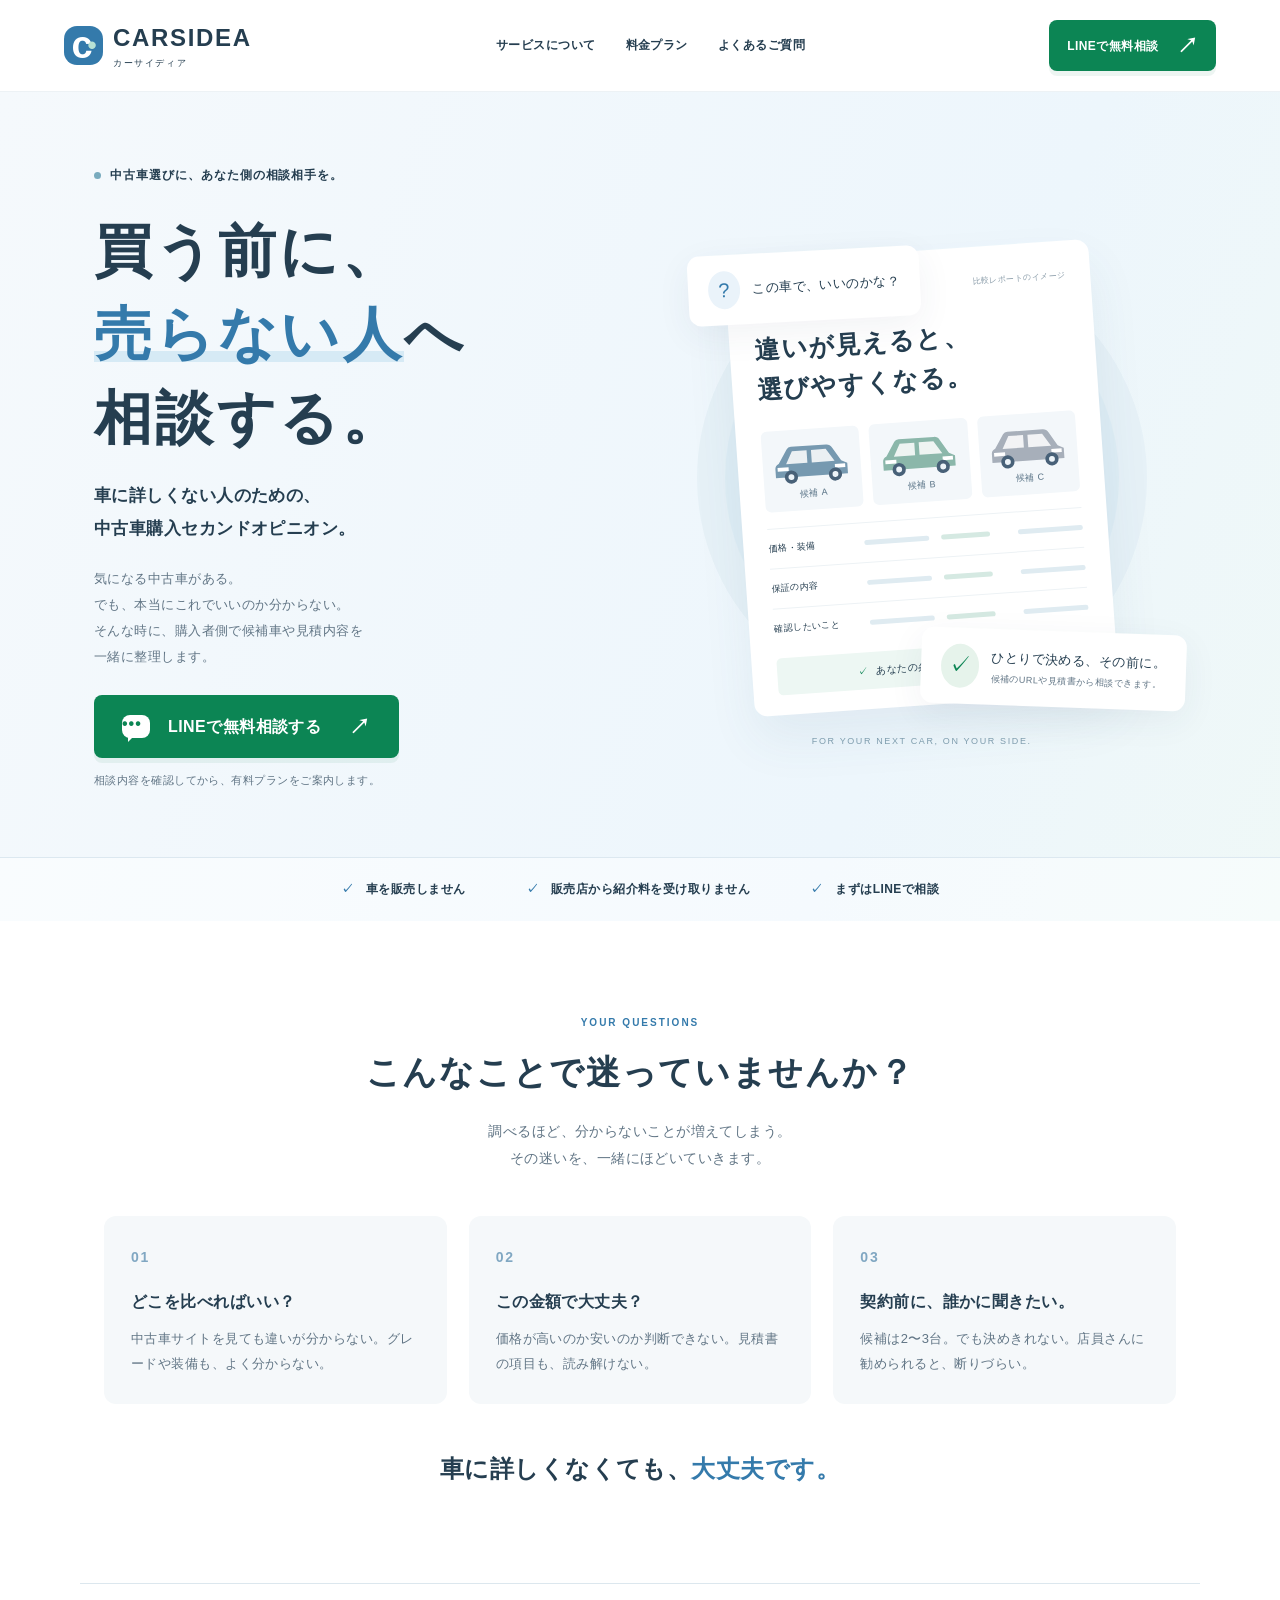
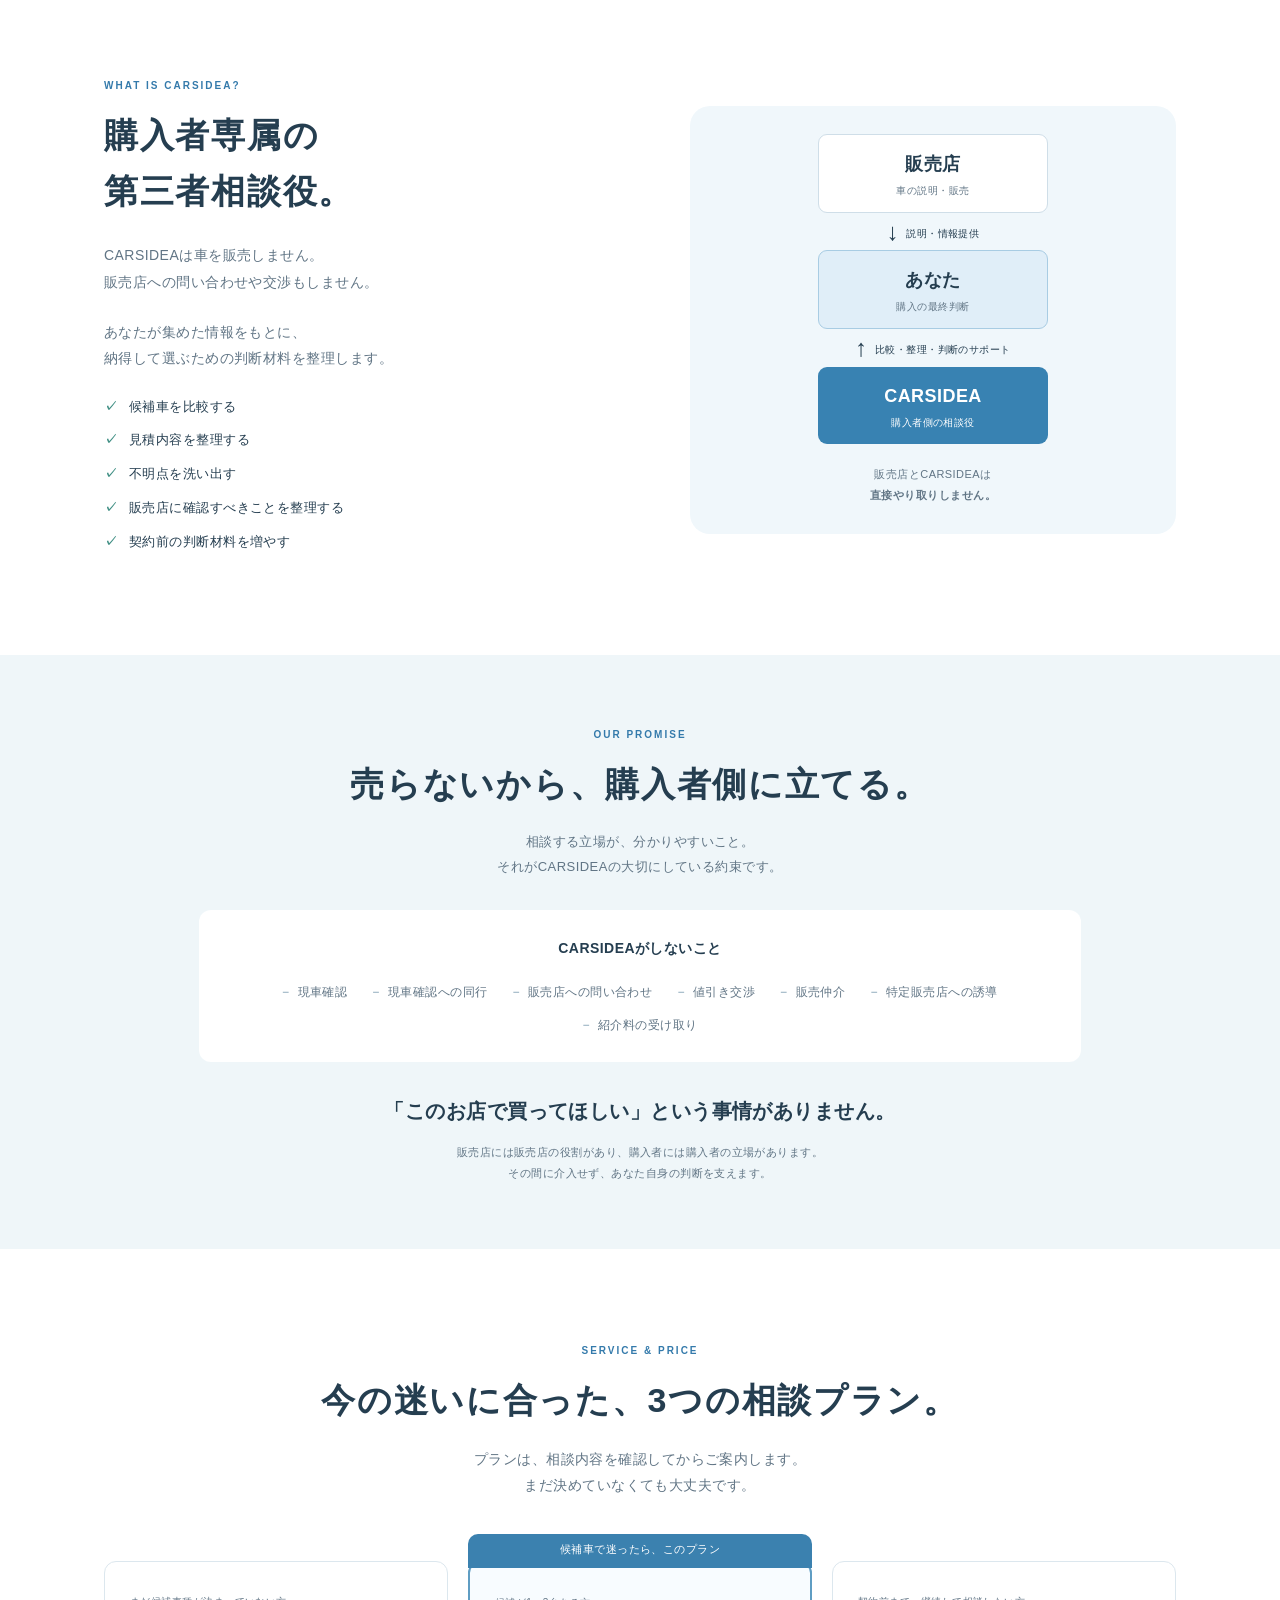
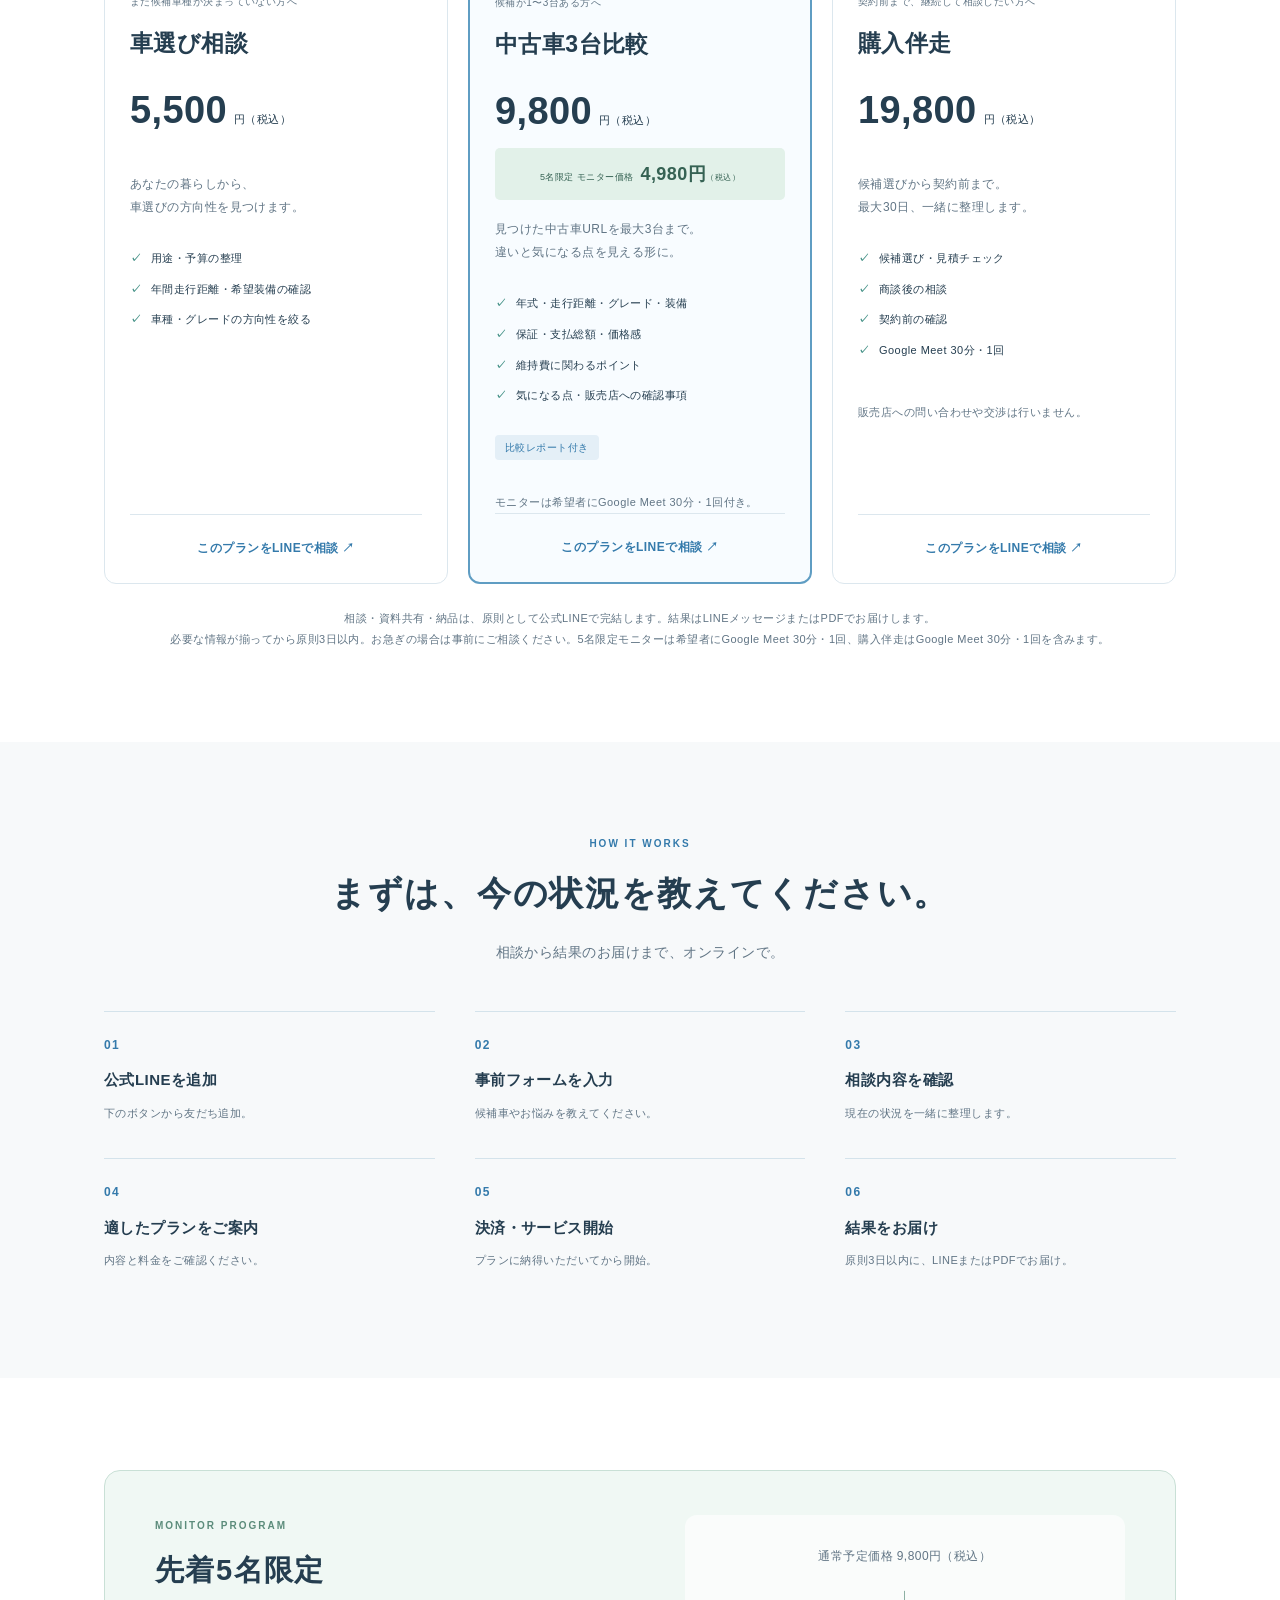
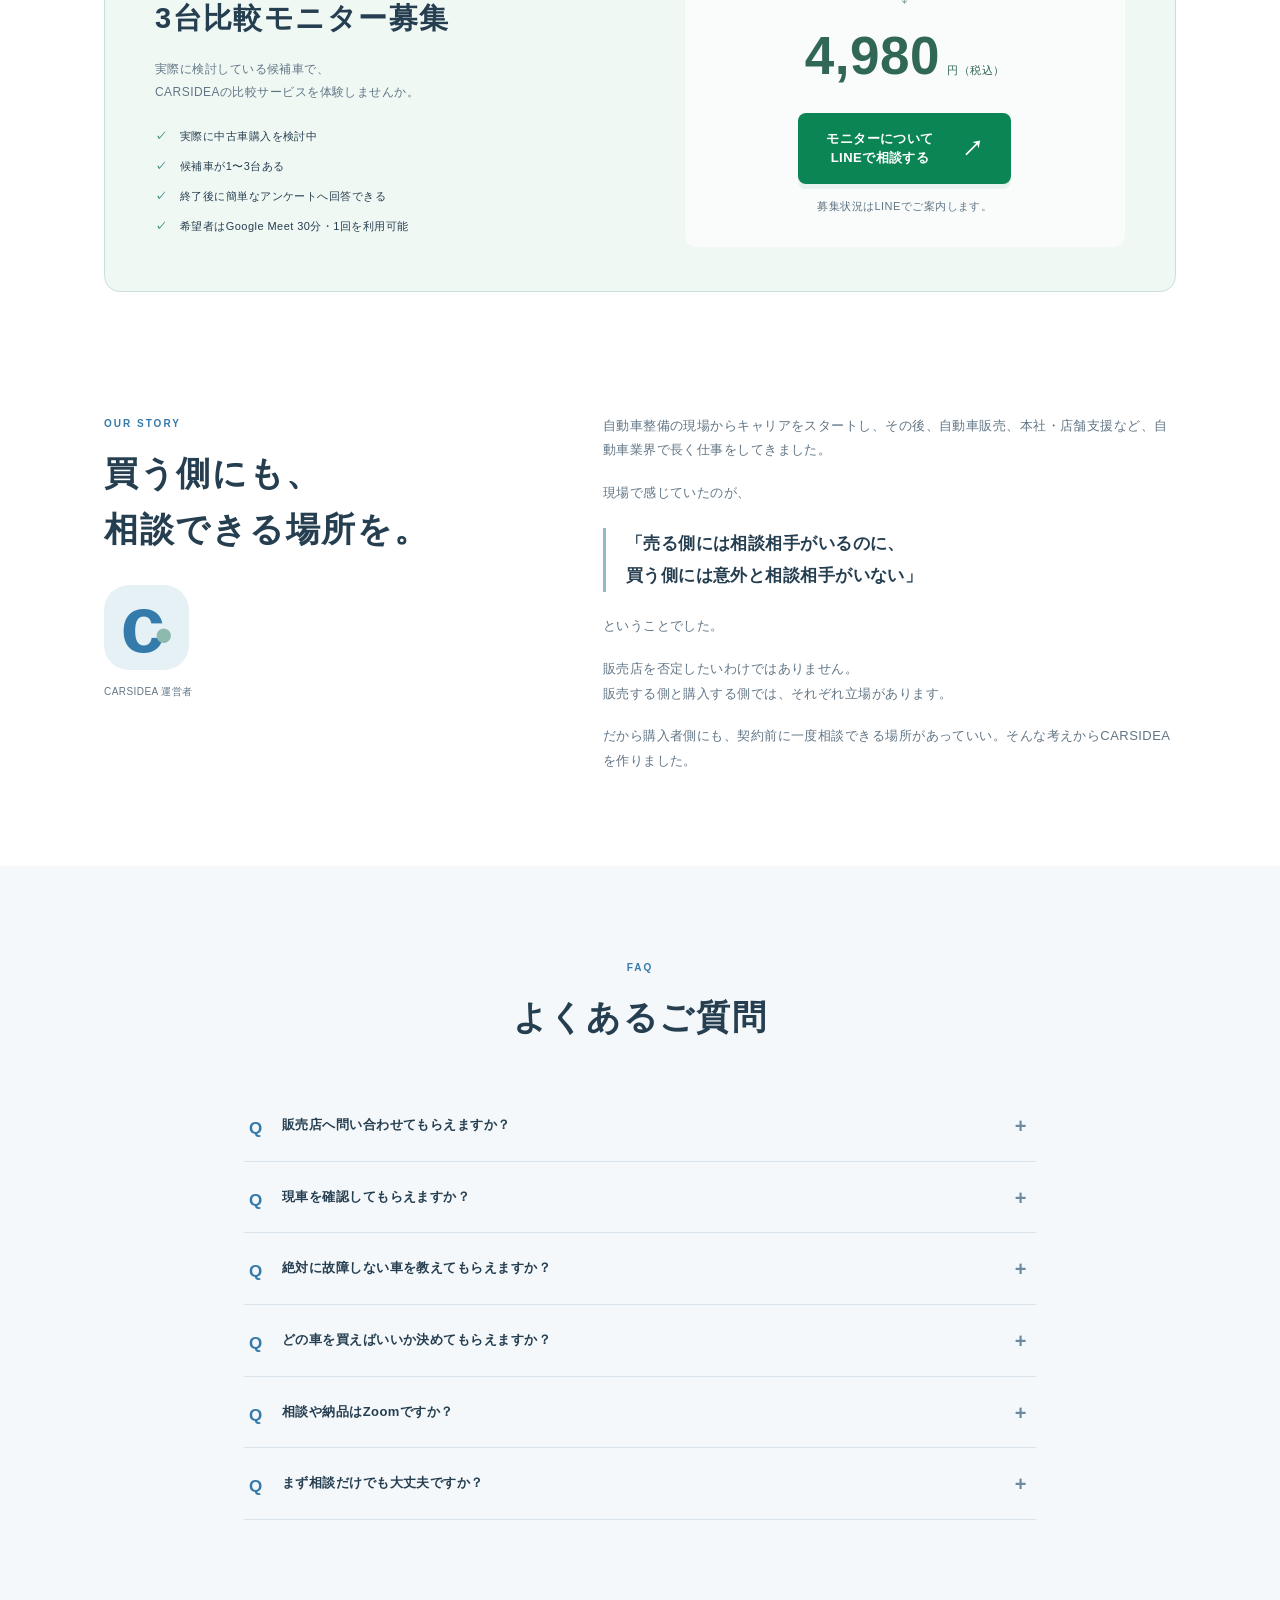
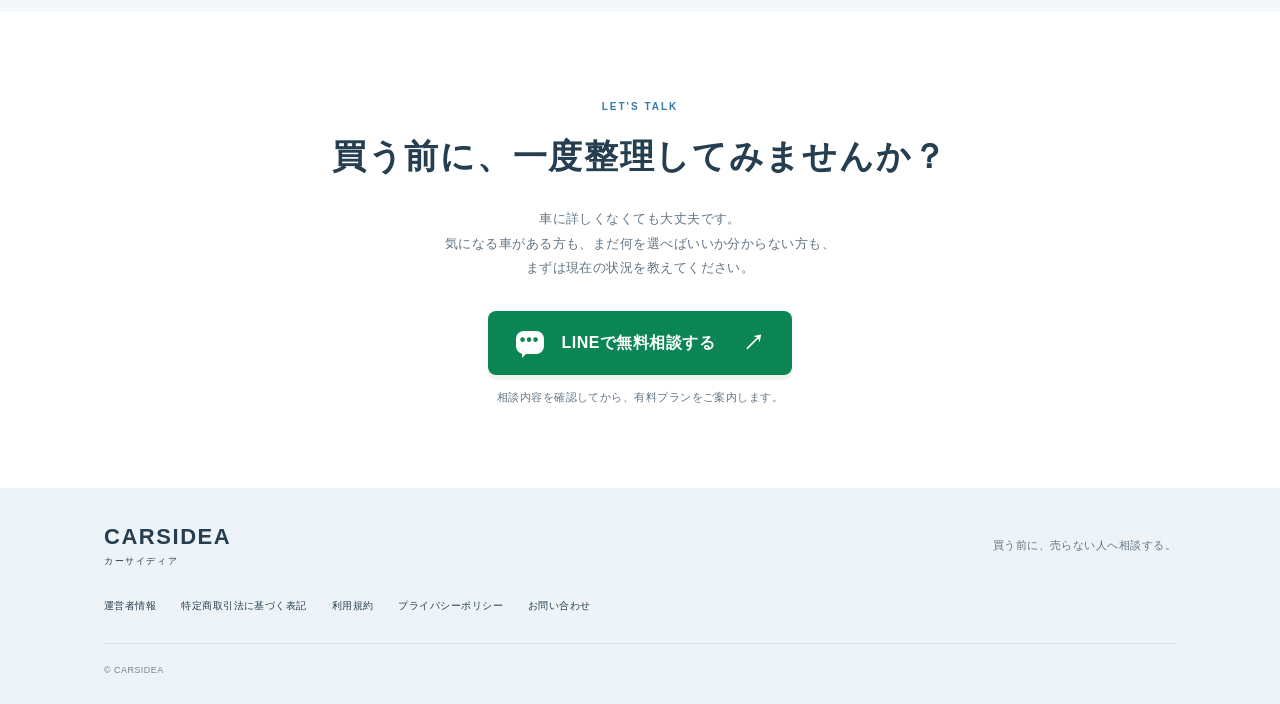
==== index.html @ 7292c1ba "Publish CARSIDEA landing page" ====
<!doctype html>
<html lang="ja">
<head><meta charset="utf-8"><meta name="viewport" content="width=device-width,initial-scale=1"><title>CARSIDEA｜中古車購入の相談・セカンドオピニオン</title><meta name="description" content="買う前に、売らない人へ相談する。CARSIDEAは車に詳しくない人のための中古車購入セカンドオピニオン。候補車の比較や見積内容、購入前の確認事項を購入者側で一緒に整理します。まずは公式LINEで無料相談。"><meta name="theme-color" content="#f3f8fb"><meta property="og:title" content="CARSIDEA｜買う前に、売らない人へ相談する。"><meta property="og:description" content="車に詳しくない人のための、中古車購入セカンドオピニオン。候補車や見積内容を一緒に整理します。"><meta property="og:type" content="website"><link rel="icon" href="favicon.svg" type="image/svg+xml"><link rel="stylesheet" href="style.css"><script defer src="config.js"></script><script defer src="app.js"></script></head>
<body>
<a class="skip" href="#main">本文へ移動</a>
<header class="header"><a class="brand" href="#" aria-label="CARSIDEA トップ"><span class="brand-mark">c<span>•</span></span><span>CARSIDEA<small>カーサイディア</small></span></a><nav aria-label="メインナビゲーション"><a href="#about">サービスについて</a><a href="#plans">料金プラン</a><a href="#faq">よくあるご質問</a></nav><a class="button small line" href="contact.html">LINEで無料相談 <span>↗</span></a></header>
<main id="main">
<section class="hero"><div class="hero-inner"><div class="hero-copy"><p class="eyebrow"><span></span> 中古車選びに、あなた側の相談相手を。</p><h1>買う前に、<br><em>売らない人</em>へ<br>相談する。</h1><p class="hero-sub">車に詳しくない人のための、<br>中古車購入セカンドオピニオン。</p><p class="intro">気になる中古車がある。<br>でも、本当にこれでいいのか分からない。<br>そんな時に、購入者側で候補車や見積内容を<br class="desktop">一緒に整理します。</p><a class="button line" href="contact.html"><span class="chat-icon" aria-hidden="true">•••</span>LINEで無料相談する <span>↗</span></a><p class="fine">相談内容を確認してから、有料プランをご案内します。</p></div>
<div class="hero-art" aria-label="候補車や見積書を整理するサービスのイメージ"><div class="art-circle"></div><div class="floating note-top"><span class="mini-icon">?</span> この車で、いいのかな？</div><div class="report"><div class="report-top"><span class="report-logo">CARSIDEA</span><span>比較レポートのイメージ</span></div><h2>違いが見えると、<br>選びやすくなる。</h2><div class="cars"><div><svg viewBox="0 0 120 65" aria-hidden="true"><use href="#car"/></svg><span>候補 A</span></div><div><svg viewBox="0 0 120 65" aria-hidden="true"><use href="#car"/></svg><span>候補 B</span></div><div><svg viewBox="0 0 120 65" aria-hidden="true"><use href="#car"/></svg><span>候補 C</span></div></div><div class="report-row"><span>価格・装備</span><i></i><i></i><i></i></div><div class="report-row"><span>保証の内容</span><i></i><i></i><i></i></div><div class="report-row"><span>確認したいこと</span><i></i><i></i><i></i></div><div class="report-end"><span>✓</span> あなたの条件に合わせて整理</div></div><div class="floating note-bottom"><span class="tick">✓</span><div>ひとりで決める、その前に。<small>候補のURLや見積書から相談できます。</small></div></div><span class="art-caption">FOR YOUR NEXT CAR, ON YOUR SIDE.</span></div></div>
<div class="trust-strip"><span><b>✓</b> 車を販売しません</span><span><b>✓</b> 販売店から紹介料を受け取りません</span><span><b>✓</b> まずはLINEで相談</span></div></section>
<section class="section worries"><div class="section-head"><p class="kicker">YOUR QUESTIONS</p><h2>こんなことで<br class="mobile">迷っていませんか？</h2><p>調べるほど、分からないことが増えてしまう。<br>その迷いを、一緒にほどいていきます。</p></div><div class="worry-grid"><article><span>01</span><h3>どこを比べればいい？</h3><p>中古車サイトを見ても違いが分からない。グレードや装備も、よく分からない。</p></article><article><span>02</span><h3>この金額で大丈夫？</h3><p>価格が高いのか安いのか判断できない。見積書の項目も、読み解けない。</p></article><article><span>03</span><h3>契約前に、誰かに聞きたい。</h3><p>候補は2〜3台。でも決めきれない。店員さんに勧められると、断りづらい。</p></article></div><p class="reassurance">車に詳しくなくても、<em>大丈夫です。</em></p></section>
<section id="about" class="section about"><div class="about-copy"><p class="kicker">WHAT IS CARSIDEA?</p><h2>購入者専属の<br>第三者相談役。</h2><p>CARSIDEAは車を販売しません。<br>販売店への問い合わせや交渉もしません。</p><p>あなたが集めた情報をもとに、<br>納得して選ぶための判断材料を整理します。</p><ul class="checks"><li>候補車を比較する</li><li>見積内容を整理する</li><li>不明点を洗い出す</li><li>販売店に確認すべきことを整理する</li><li>契約前の判断材料を増やす</li></ul></div><div class="relationship"><div class="party dealer">販売店<small>車の説明・販売</small></div><div class="arrow">↓ <span>説明・情報提供</span></div><div class="party buyer">あなた<small>購入の最終判断</small></div><div class="arrow up">↑ <span>比較・整理・判断のサポート</span></div><div class="party advisor">CARSIDEA<small>購入者側の相談役</small></div><p>販売店とCARSIDEAは<br><strong>直接やり取りしません。</strong></p></div></section>
<section class="independence"><div class="section"><p class="kicker">OUR PROMISE</p><h2>売らないから、<br class="mobile">購入者側に立てる。</h2><p>相談する立場が、分かりやすいこと。<br>それがCARSIDEAの大切にしている約束です。</p><div class="promise-box"><h3>CARSIDEAがしないこと</h3><ul><li>現車確認</li><li>現車確認への同行</li><li>販売店への問い合わせ</li><li>値引き交渉</li><li>販売仲介</li><li>特定販売店への誘導</li><li>紹介料の受け取り</li></ul></div><h3 class="promise-last">「このお店で買ってほしい」<br class="mobile">という事情がありません。</h3><p class="fine">販売店には販売店の役割があり、購入者には購入者の立場があります。<br>その間に介入せず、あなた自身の判断を支えます。</p></div></section>
<section id="plans" class="section plans"><div class="section-head"><p class="kicker">SERVICE & PRICE</p><h2>今の迷いに合った、<br class="mobile">3つの相談プラン。</h2><p>プランは、相談内容を確認してからご案内します。<br>まだ決めていなくても大丈夫です。</p></div><div class="plan-grid"><article class="plan"><p class="plan-for">まだ候補車種が決まっていない方へ</p><h3>車選び相談</h3><p class="price"><span data-price="consultation">5,500</span><small>円（税込）</small></p><p>あなたの暮らしから、<br>車選びの方向性を見つけます。</p><ul class="checks"><li>用途・予算の整理</li><li>年間走行距離・希望装備の確認</li><li>車種・グレードの方向性を絞る</li></ul><a class="plan-link line" href="contact.html">このプランをLINEで相談 ↗</a></article><article class="plan featured"><span class="plan-ribbon">候補車で迷ったら、このプラン</span><p class="plan-for">候補が1〜3台ある方へ</p><h3>中古車3台比較</h3><p class="price"><span data-price="comparison">9,800</span><small>円（税込）</small></p><div class="monitor-tag" data-monitor><span data-limit>5</span>名限定 モニター価格 <strong><span data-price="monitor">4,980</span>円</strong><small>（税込）</small></div><p>見つけた中古車URLを最大3台まで。<br>違いと気になる点を見える形に。</p><ul class="checks"><li>年式・走行距離・グレード・装備</li><li>保証・支払総額・価格感</li><li>維持費に関わるポイント</li><li>気になる点・販売店への確認事項</li></ul><span class="report-badge">比較レポート付き</span><p class="fine" data-monitor>モニターは希望者にGoogle Meet 30分・1回付き。</p><a class="plan-link line" href="contact.html">このプランをLINEで相談 ↗</a></article><article class="plan"><p class="plan-for">契約前まで、継続して相談したい方へ</p><h3>購入伴走</h3><p class="price"><span data-price="support">19,800</span><small>円（税込）</small></p><p>候補選びから契約前まで。<br>最大30日、一緒に整理します。</p><ul class="checks"><li>候補選び・見積チェック</li><li>商談後の相談</li><li>契約前の確認</li><li>Google Meet 30分・1回</li></ul><p class="fine">販売店への問い合わせや交渉は行いません。</p><a class="plan-link line" href="contact.html">このプランをLINEで相談 ↗</a></article></div><p class="plan-note">相談・資料共有・納品は、原則として公式LINEで完結します。結果はLINEメッセージまたはPDFでお届けします。<br>必要な情報が揃ってから原則3日以内。お急ぎの場合は事前にご相談ください。5名限定モニターは希望者にGoogle Meet 30分・1回、購入伴走はGoogle Meet 30分・1回を含みます。</p></section>
<section id="flow" class="flow"><div class="section"><div class="section-head"><p class="kicker">HOW IT WORKS</p><h2>まずは、今の状況を<br class="mobile">教えてください。</h2><p>相談から結果のお届けまで、オンラインで。</p></div><ol class="steps"><li><span>01</span><h3>公式LINEを追加</h3><p>下のボタンから友だち追加。</p></li><li><span>02</span><h3>事前フォームを入力</h3><p>候補車やお悩みを教えてください。</p></li><li><span>03</span><h3>相談内容を確認</h3><p>現在の状況を一緒に整理します。</p></li><li><span>04</span><h3>適したプランをご案内</h3><p>内容と料金をご確認ください。</p></li><li><span>05</span><h3>決済・サービス開始</h3><p>プランに納得いただいてから開始。</p></li><li><span>06</span><h3>結果をお届け</h3><p>原則3日以内に、LINEまたはPDFでお届け。</p></li></ol></div></section>
<section class="section" data-monitor><div class="monitor"><div><p class="kicker">MONITOR PROGRAM</p><h2>先着<span data-limit>5</span>名限定<br>3台比較モニター募集</h2><p>実際に検討している候補車で、<br>CARSIDEAの比較サービスを体験しませんか。</p><ul class="checks"><li>実際に中古車購入を検討中</li><li>候補車が1〜3台ある</li><li>終了後に簡単なアンケートへ回答できる</li><li>希望者はGoogle Meet 30分・1回を利用可能</li></ul></div><div class="monitor-offer"><p>通常予定価格 <span data-price="comparison">9,800</span>円（税込）</p><span class="down">↓</span><p class="price"><span data-price="monitor">4,980</span><small>円（税込）</small></p><a class="button line" href="contact.html">モニターについて<br>LINEで相談する <span>↗</span></a><p class="fine">募集状況はLINEでご案内します。</p></div></div></section>
<section id="operator" class="section profile"><div><p class="kicker">OUR STORY</p><h2>買う側にも、<br>相談できる場所を。</h2><div class="profile-symbol" aria-hidden="true">c<span>•</span></div><p class="profile-label">CARSIDEA 運営者</p></div><div class="profile-text"><p>自動車整備の現場からキャリアをスタートし、その後、自動車販売、本社・店舗支援など、自動車業界で長く仕事をしてきました。</p><p>現場で感じていたのが、</p><blockquote>「売る側には相談相手がいるのに、<br>買う側には意外と相談相手がいない」</blockquote><p>ということでした。</p><p>販売店を否定したいわけではありません。<br>販売する側と購入する側では、それぞれ立場があります。</p><p>だから購入者側にも、契約前に一度相談できる場所があっていい。そんな考えからCARSIDEAを作りました。</p></div></section>
<section id="faq" class="faq-section"><div class="section faq"><div class="section-head"><p class="kicker">FAQ</p><h2>よくあるご質問</h2></div><details><summary>販売店へ問い合わせてもらえますか？</summary><p>行っていません。必要な確認事項はこちらで整理しますので、ご本人から販売店へお問い合わせください。</p></details><details><summary>現車を確認してもらえますか？</summary><p>現車確認および同行は行っていません。お客様から共有いただいた掲載情報や見積書などをもとに整理します。</p></details><details><summary>絶対に故障しない車を教えてもらえますか？</summary><p>できません。中古車は一台ごとに状態が異なり、掲載情報だけでは判断できない部分があります。車両品質や将来の故障を保証するサービスではありません。</p></details><details><summary>どの車を買えばいいか決めてもらえますか？</summary><p>条件との相性やメリット・注意点を整理し、比較の考え方はお伝えしますが、最終判断はお客様ご自身に行っていただきます。</p></details><details><summary>相談や納品はZoomですか？</summary><p>基本のやり取りと納品は公式LINEで行います。候補車URLや見積書をLINEで共有いただき、結果はLINEメッセージまたはPDFでお届けします。5名限定モニターは希望者にGoogle Meet 30分・1回、購入伴走はGoogle Meet 30分・1回を含みます。</p></details><details><summary>まず相談だけでも大丈夫ですか？</summary><p>大丈夫です。まずは公式LINEから現在の状況を教えてください。相談内容を確認してから、必要に応じて有料プランをご案内します。</p></details></div></section>
<section class="final-cta section"><p class="kicker">LET'S TALK</p><h2>買う前に、<br class="mobile">一度整理してみませんか？</h2><p>車に詳しくなくても大丈夫です。<br>気になる車がある方も、まだ何を選べばいいか分からない方も、<br class="desktop">まずは現在の状況を教えてください。</p><a class="button line" href="contact.html"><span class="chat-icon" aria-hidden="true">•••</span>LINEで無料相談する <span>↗</span></a><p class="fine">相談内容を確認してから、有料プランをご案内します。</p></section>
</main><footer><div class="footer-top"><a class="brand" href="#">CARSIDEA<small>カーサイディア</small></a><p>買う前に、売らない人へ相談する。</p></div><nav aria-label="フッターナビゲーション"><a href="operator.html">運営者情報</a><a href="legal.html">特定商取引法に基づく表記</a><a href="terms.html">利用規約</a><a href="privacy.html">プライバシーポリシー</a><a href="contact.html">お問い合わせ</a></nav><p class="copyright">© CARSIDEA</p></footer><div class="mobile-sticky"><a class="button line" href="contact.html">LINEで無料相談 <span>↗</span></a></div>
<svg class="svg-defs" xmlns="http://www.w3.org/2000/svg" aria-hidden="true"><defs><symbol id="car" viewBox="0 0 120 65"><path d="M15 34 27 15q2-3 6-3h48q5 0 8 5l11 18 8 4v14H10V41q0-5 5-7Z" fill="currentColor"/><path d="m34 18-9 17h29V18Zm26 0v17h31l-11-17Z" fill="#fff" opacity=".85"/><path d="M13 42h15m63 0h14" stroke="#fff" stroke-width="5"/><circle cx="31" cy="53" r="9" fill="#486178"/><circle cx="91" cy="53" r="9" fill="#486178"/><circle cx="31" cy="53" r="4" fill="#ecf3f8"/><circle cx="91" cy="53" r="4" fill="#ecf3f8"/></symbol></defs></svg>
</body></html>
---- style.css ----
:root{--ink:#253e50;--muted:#617585;--blue:#347aab;--pale:#f0f7fb;--line:#0c8554;--border:#dce7ee}*{box-sizing:border-box}html{scroll-behavior:smooth;scroll-padding-top:95px}body{margin:0;color:var(--ink);font-family:-apple-system,BlinkMacSystemFont,"Hiragino Kaku Gothic ProN","Yu Gothic",Meiryo,sans-serif;font-size:15px;line-height:1.9;letter-spacing:.03em}a{color:inherit;text-decoration:none}button,a,summary{-webkit-tap-highlight-color:transparent}a:focus-visible,summary:focus-visible{outline:3px solid #da8e26;outline-offset:5px}h1,h2,h3,p{margin:0}h2{font-size:34px;line-height:1.65;letter-spacing:.05em}h3{font-size:18px}p+p{margin-top:18px}em{font-style:normal;color:var(--blue)}.header{height:92px;padding:0 5%;display:flex;align-items:center;justify-content:space-between;gap:25px;background:#fff;border-bottom:1px solid #edf2f5}.brand{display:flex;align-items:center;gap:10px;font-size:24px;font-weight:800;letter-spacing:.07em;line-height:1.3}.brand small{display:block;font-size:9px;font-weight:500;letter-spacing:.18em;margin-top:5px}.brand-mark{display:flex;align-items:center;justify-content:center;width:39px;height:39px;background:var(--blue);color:#fff;font-size:38px;border-radius:13px;letter-spacing:-5px;padding-right:4px}.brand-mark span{color:#b7e2d5;font-size:26px}.header nav{display:flex;gap:30px;font-size:12px;font-weight:600}.header nav a:hover,footer a:hover{color:var(--blue)}.button{display:inline-flex;align-items:center;justify-content:center;gap:18px;min-height:62px;padding:16px 28px;background:var(--line);color:#fff;font-weight:700;font-size:16px;border-radius:8px;box-shadow:0 5px 0 #086c4512;line-height:1.5;transition:background .2s,transform .2s}.button:hover{background:#096d45;transform:translateY(-2px)}.button>span:last-child{margin-left:10px;font-size:21px}.button.small{min-height:44px;padding:10px 18px;font-size:12px;gap:8px}.hero{background:linear-gradient(110deg,#f5f9fc 0%,#edf6fc 70%,#eff8f7 100%)}.hero-inner{max-width:1140px;margin:auto;display:grid;grid-template-columns:1fr 1fr;gap:35px;padding:72px 24px 66px;align-items:center}.eyebrow{font-size:12px;font-weight:600;letter-spacing:.08em;display:flex;align-items:center;gap:9px}.eyebrow>span{width:7px;height:7px;background:#79abbe;border-radius:50%}h1{font-size:clamp(44px,4.5vw,62px);line-height:1.45;letter-spacing:.06em;margin:23px 0 20px;font-weight:750}h1 em{background:linear-gradient(transparent 77%,#d6eaf5 77%,#d6eaf5 94%,transparent 94%)}.hero-sub{font-size:17px;font-weight:650;line-height:1.9}.intro{font-size:13px;color:var(--muted);margin:21px 0 25px;line-height:2}.fine{font-size:11px;line-height:1.9;color:var(--muted);margin-top:12px}.chat-icon{width:28px;height:23px;background:#fff;color:var(--line);border-radius:8px;line-height:18px;letter-spacing:1px;font-size:16px;position:relative}.chat-icon:after{content:"";position:absolute;bottom:-4px;left:6px;border:4px solid transparent;border-left-color:#fff}.hero-art{position:relative;height:470px;display:flex;align-items:center;justify-content:center}.art-circle{position:absolute;width:450px;height:450px;border-radius:50%;background:#deedf5;border:28px solid #e6f1f7}.report{position:relative;width:365px;padding:23px 25px 20px;background:#fff;border-radius:13px;box-shadow:0 25px 50px #38617c13;transform:rotate(-4deg)}.report-top{display:flex;align-items:center;justify-content:space-between;color:#8b9daa;font-size:8px}.report-logo{color:var(--blue);font-weight:800;font-size:12px;letter-spacing:.12em}.report h2{font-size:25px;line-height:1.6;margin:22px 0}.cars{display:grid;grid-template-columns:repeat(3,1fr);gap:10px;text-align:center;font-size:9px;color:#7699b0;margin-bottom:16px}.cars>div{padding:8px 5px;background:#f3f7fa;border-radius:6px}.cars>div:nth-child(2){color:#8bb7aa}.cars>div:nth-child(3){color:#a7afba}.cars svg{width:100%;display:block}.cars span{color:#597386}.report-row{display:grid;grid-template-columns:1.3fr 1fr 1fr 1fr;gap:12px;align-items:center;padding:11px 0;border-top:1px solid #edf2f5;font-size:9px}.report-row i{height:5px;background:#dfebf1;border-radius:4px}.report-row i:nth-child(3){width:75%;background:#d5e9e2}.report-end{font-size:10px;background:#edf7f3;padding:9px;text-align:center;border-radius:5px;margin-top:10px}.report-end span{color:var(--line);margin-right:5px}.floating{position:absolute;z-index:2;background:#fff;border-radius:12px;padding:16px 20px;box-shadow:0 10px 35px #28475b10;font-size:13px;display:flex;align-items:center;gap:12px}.note-top{top:8px;left:30px;transform:rotate(-3deg)}.mini-icon{font-size:20px;color:var(--blue);background:#eaf3fa;border-radius:50%;width:32px;text-align:center}.note-bottom{bottom:6px;right:0;transform:rotate(2deg)}.note-bottom small{display:block;font-size:9px;color:var(--muted);font-weight:400}.tick{border-radius:50%;background:#e6f3eb;color:var(--line);font-size:23px;width:38px;text-align:center}.art-caption{position:absolute;bottom:-37px;font-size:9px;letter-spacing:.18em;color:#7f9dae}.trust-strip{display:flex;justify-content:center;gap:60px;padding:20px 24px;border-top:1px solid #dce8f0;background:#ffffff70;font-size:12px;font-weight:600}.trust-strip b{color:var(--blue);margin-right:9px}.section{max-width:1120px;margin:auto;padding:92px 24px}.section-head{text-align:center;margin-bottom:45px}.kicker{font-size:10px;color:var(--blue);letter-spacing:.2em;font-weight:750;margin-bottom:12px}.section-head>p:last-child:not(.kicker){margin-top:18px;color:var(--muted);font-size:14px}.worry-grid{display:grid;grid-template-columns:repeat(3,1fr);gap:22px}.worry-grid article{background:#f5f8fa;padding:27px;border-radius:12px}.worry-grid article>span{color:#80a7c2;font-size:14px;font-weight:700;letter-spacing:.13em}.worry-grid h3{margin:15px 0 10px;font-size:16px}.worry-grid p{color:var(--muted);font-size:13px}.reassurance{text-align:center;font-size:24px;font-weight:700;margin-top:42px}.about{display:grid;grid-template-columns:1fr 1fr;gap:100px;border-top:1px solid var(--border);align-items:center}.about-copy>p:not(.kicker){margin-top:23px;color:var(--muted);font-size:14px}.checks{padding:0;list-style:none;margin:23px 0 0}.checks li{position:relative;padding-left:25px;margin:9px 0;font-size:13px}.checks li:before{content:'✓';position:absolute;left:0;color:#408f84;font-weight:800}.relationship{background:var(--pale);border-radius:20px;text-align:center;padding:28px 40px}.party{padding:12px 25px;border:1px solid #cfdee8;border-radius:9px;background:#fff;font-weight:700;font-size:18px;max-width:230px;margin:auto}.party small{display:block;font-size:10px;color:var(--muted);font-weight:400}.buyer{background:#e0eef8;border-color:#a8cce3}.advisor{background:#3882b2;color:#fff;border:0}.advisor small{color:#fff}.arrow{font-size:24px;padding:3px;line-height:1.3}.arrow span{font-size:10px;vertical-align:middle}.relationship>p{font-size:11px;margin-top:20px;color:var(--muted)}.independence{background:#eff6f9;text-align:center}.independence .section{max-width:930px;padding-top:70px;padding-bottom:65px}.independence h2+p{font-size:13px;color:var(--muted);margin-top:18px}.promise-box{background:#fff;border-radius:12px;margin:30px 0;padding:25px 35px}.promise-box h3{font-size:14px}.promise-box ul{list-style:none;display:flex;flex-wrap:wrap;justify-content:center;gap:10px 25px;padding:0;margin:20px 0 0}.promise-box li{font-size:12px;color:var(--muted)}.promise-box li:before{content:'−';color:#80a0b3;margin-right:8px}.promise-last{font-size:20px}.plan-grid{display:grid;grid-template-columns:repeat(3,1fr);gap:20px;align-items:stretch;margin-top:62px}.plan{border:1px solid var(--border);border-radius:12px;padding:30px 25px 23px;position:relative;display:flex;flex-direction:column}.plan-for{font-size:10px;color:var(--muted);margin-bottom:11px}.plan h3{font-size:23px}.price{font-size:38px;font-weight:750;line-height:1.3;letter-spacing:.01em;margin:20px 0}.price small{font-size:11px;font-weight:400;margin-left:7px}.plan>p:not(.price):not(.plan-for):not(.fine){font-size:12px;color:var(--muted)}.plan .checks{margin:19px 0}.plan .checks li{font-size:11px;margin:10px 0;padding-left:21px}.plan-link{margin-top:auto;padding-top:22px;border-top:1px solid var(--border);font-size:12px;text-align:center;color:var(--blue);font-weight:700}.featured{border:2px solid #5f9dc3;background:#f8fcff}.plan-ribbon{position:absolute;top:-29px;left:-2px;right:-2px;height:34px;background:#3b81af;color:#fff;border-radius:10px 10px 0 0;text-align:center;font-size:11px;line-height:30px}.featured .price{margin-bottom:12px}.monitor-tag{font-size:9px;background:#e2f1e9;color:#356253;padding:9px;border-radius:5px;margin-bottom:18px;text-align:center}.monitor-tag strong{font-size:18px;margin-left:4px}.report-badge{align-self:flex-start;background:#e4eff7;color:var(--blue);font-size:10px;border-radius:4px;padding:3px 10px;margin-bottom:20px}.plan-note{text-align:center;font-size:11px;color:var(--muted);margin-top:24px}.flow{background:#f7f9fa}.steps{display:grid;grid-template-columns:repeat(3,1fr);gap:35px 40px;padding:0;list-style:none}.steps li{border-top:1px solid #d4e3eb;padding-top:18px;position:relative}.steps li>span{font-size:12px;letter-spacing:.12em;color:var(--blue);font-weight:700}.steps h3{font-size:15px;margin:8px 0}.steps p{font-size:11px;color:var(--muted)}.monitor{border:1px solid #c9e0d6;border-radius:16px;background:#f0f8f4;display:grid;grid-template-columns:1.1fr 1fr;gap:45px;padding:44px 50px;align-items:center}.monitor h2{font-size:29px}.monitor .kicker{color:#5c8c7b}.monitor h2+p{font-size:12px;color:var(--muted);margin-top:15px}.monitor .checks li{font-size:11px}.monitor-offer{text-align:center;background:#ffffffa8;padding:30px 20px;border-radius:12px}.monitor-offer>p:first-child{font-size:12px;color:var(--muted)}.down{display:block;color:#86ac9e;font-size:22px;margin-top:7px}.monitor-offer .price{font-size:53px;margin:5px 0 22px;color:#316756}.monitor-offer .button{font-size:13px}.profile{display:grid;grid-template-columns:.85fr 1.15fr;gap:75px;padding-top:30px}.profile-symbol{width:85px;height:85px;border-radius:25px;background:#e6f1f6;color:var(--blue);font-size:80px;line-height:1;text-align:center;margin-top:28px;font-weight:700;letter-spacing:-10px;padding-right:10px}.profile-symbol span{font-size:50px;color:#8dbaad}.profile-label{font-size:10px;color:var(--muted);margin-top:12px}.profile-text{font-size:13px;color:var(--muted)}blockquote{margin:22px 0;border-left:3px solid #93b9d0;padding-left:20px;font-size:17px;font-weight:600;color:var(--ink);line-height:1.9}.faq-section{background:#f5f8fa}.faq{max-width:840px}.faq details{border-bottom:1px solid #d8e3eb;padding:0 5px}.faq summary{cursor:pointer;list-style:none;position:relative;padding:23px 35px 23px 33px;font-size:13px;font-weight:600}.faq summary::-webkit-details-marker{display:none}.faq summary:before{content:'Q';position:absolute;left:0;color:var(--blue);font-size:17px}.faq summary:after{content:'+';position:absolute;right:4px;color:#6d8ba0;font-size:20px;top:17px}.faq details[open] summary:after{content:'−'}.faq details>p{font-size:12px;color:var(--muted);padding:0 30px 22px 33px}.final-cta{text-align:center;padding-top:85px;padding-bottom:80px}.final-cta>p:not(.kicker):not(.fine){font-size:13px;color:var(--muted);margin:23px 0 30px}.final-cta h2{font-size:34px}footer{background:#edf3f6;padding:35px max(24px,calc((100% - 1072px)/2)) 25px}.footer-top{display:flex;align-items:center;justify-content:space-between}.footer-top .brand{display:block;font-size:22px}.footer-top p{font-size:11px;color:var(--muted)}footer nav{display:flex;gap:25px;flex-wrap:wrap;font-size:10px;margin:28px 0}.copyright{font-size:9px;color:#738896;border-top:1px solid #d6e2e9;padding-top:18px}.mobile,.mobile-sticky{display:none}.svg-defs{position:absolute;width:0;height:0;overflow:hidden}.skip{position:fixed;top:-100px;left:10px;background:#fff;padding:10px;z-index:20}.skip:focus{top:10px}[hidden]{display:none!important}.document{max-width:800px;min-height:65vh}.document h1{font-size:30px}.document h2{font-size:19px;margin-top:30px}.document p{margin-top:20px}.placeholder{background:#f0f7fb;border-left:3px solid #8bb9d5;padding:22px;margin:25px 0}.document .button{margin-top:25px}.document dl{border-top:1px solid var(--border);margin:25px 0}.document dt{font-weight:700;margin-top:15px}.document dd{margin:0;padding-bottom:15px;border-bottom:1px solid var(--border);color:var(--muted)}
@media(min-width:1500px){.hero-inner{padding-top:90px;padding-bottom:90px}}@media(max-width:1000px){.header nav{gap:17px}.header{padding:0 25px}.hero-inner{gap:10px}.hero-art{transform:scale(.85);transform-origin:center}.about{gap:50px}.trust-strip{gap:25px}.plan{padding:25px 18px}.plan h3{font-size:21px}.price{font-size:32px}.monitor{padding:35px}}@media(max-width:760px){body{font-size:14px}.header{height:73px;padding:0 20px;gap:10px}.header .brand{font-size:21px}.brand-mark{width:33px;height:33px;font-size:32px}.header nav{display:none}.header .button{font-size:10px;padding:9px 12px;min-height:38px}.header .button span{font-size:15px;margin-left:0}.hero-inner{display:block;padding:38px 24px 37px}.eyebrow{font-size:10px}h1{font-size:43px;margin:19px 0;line-height:1.45}.hero-sub{font-size:15px}.intro{font-size:12px;margin:17px 0 24px}.hero-copy>.button{width:100%;max-width:370px;font-size:15px}.hero-copy>.fine{font-size:9px}.hero-art{height:365px;max-width:450px;margin:25px auto 0;transform:none}.art-circle{width:310px;height:310px;border-width:20px}.report{width:280px;padding:18px 20px}.report h2{font-size:20px;margin:16px 0}.report-top{font-size:6px}.report-logo{font-size:10px}.report-row{font-size:7px;gap:9px;padding:8px 0}.report-end{font-size:8px;padding:7px}.cars{margin-bottom:12px;gap:7px}.floating{padding:11px 13px;font-size:10px}.note-top{top:0;left:0}.note-bottom{bottom:5px;right:0}.note-bottom small{font-size:8px}.art-caption{bottom:-22px;font-size:7px}.trust-strip{gap:10px;flex-wrap:wrap;padding:18px 15px;font-size:9px}.trust-strip span:nth-child(2){order:3}.trust-strip b{margin-right:4px}.section{padding:62px 24px}h2{font-size:27px;line-height:1.65}.section-head{margin-bottom:28px}.section-head>p:last-child:not(.kicker){font-size:12px;margin-top:15px}.kicker{font-size:9px}.worry-grid{grid-template-columns:1fr;gap:12px}.worry-grid article{padding:22px 24px}.worry-grid article>span{float:left;margin-right:12px;line-height:26px;font-size:12px}.worry-grid h3{margin:0 0 10px;font-size:15px}.worry-grid p{font-size:12px;clear:both}.reassurance{font-size:20px;margin-top:30px}.reassurance em{display:block}.about{display:block}.about-copy>p:not(.kicker){font-size:12px}.relationship{margin-top:30px;padding:25px}.checks li{font-size:12px}.independence .section{padding:55px 24px}.promise-box{padding:24px 19px}.promise-box ul{gap:12px 16px;text-align:left;justify-content:flex-start}.promise-box li{font-size:11px}.promise-last{font-size:17px}.plan-grid{grid-template-columns:1fr;gap:44px;margin-top:36px}.plan{padding:28px 25px}.plan h3{font-size:25px}.plan-for{font-size:11px}.price{font-size:38px}.plan .checks li{font-size:12px}.plan-link{margin-top:20px;padding:18px 0 0}.monitor-tag{font-size:11px}.plan-note{font-size:10px;line-height:1.9}.steps{grid-template-columns:1fr;gap:0;margin:0}.steps li{padding:18px 0 18px 43px}.steps li>span{position:absolute;left:0;top:24px}.steps h3{margin:0 0 4px;font-size:14px}.steps p{font-size:11px}.monitor{grid-template-columns:1fr;padding:29px 22px;gap:25px}.monitor h2{font-size:25px}.monitor-offer{padding:25px 15px}.monitor-offer .button{width:100%}.profile{grid-template-columns:1fr;gap:30px;padding-top:5px}.profile-symbol{display:none}.profile-label{margin-top:16px}.profile-text{font-size:12px}blockquote{font-size:15px;padding-left:14px}.faq summary{font-size:12px;padding-right:27px}.faq details>p{padding-right:5px}.final-cta h2{font-size:26px}.final-cta>p:not(.kicker):not(.fine){font-size:12px}.final-cta .button{width:100%;max-width:370px;font-size:14px}.final-cta .fine{font-size:9px}.footer-top{display:block}.footer-top p{margin-top:13px;font-size:10px}footer{padding:30px 24px 110px}footer nav{gap:14px 20px;line-height:1.8}.mobile{display:block}.desktop{display:none}.mobile-sticky{display:block;position:fixed;bottom:0;left:0;right:0;padding:10px 20px calc(10px + env(safe-area-inset-bottom));background:#ffffffed;border-top:1px solid var(--border);z-index:10;backdrop-filter:blur(12px)}.mobile-sticky .button{width:100%;min-height:47px;padding:10px 20px;font-size:14px}.document h1{font-size:27px}}@media(prefers-reduced-motion:reduce){html{scroll-behavior:auto}*{transition:none!important}}
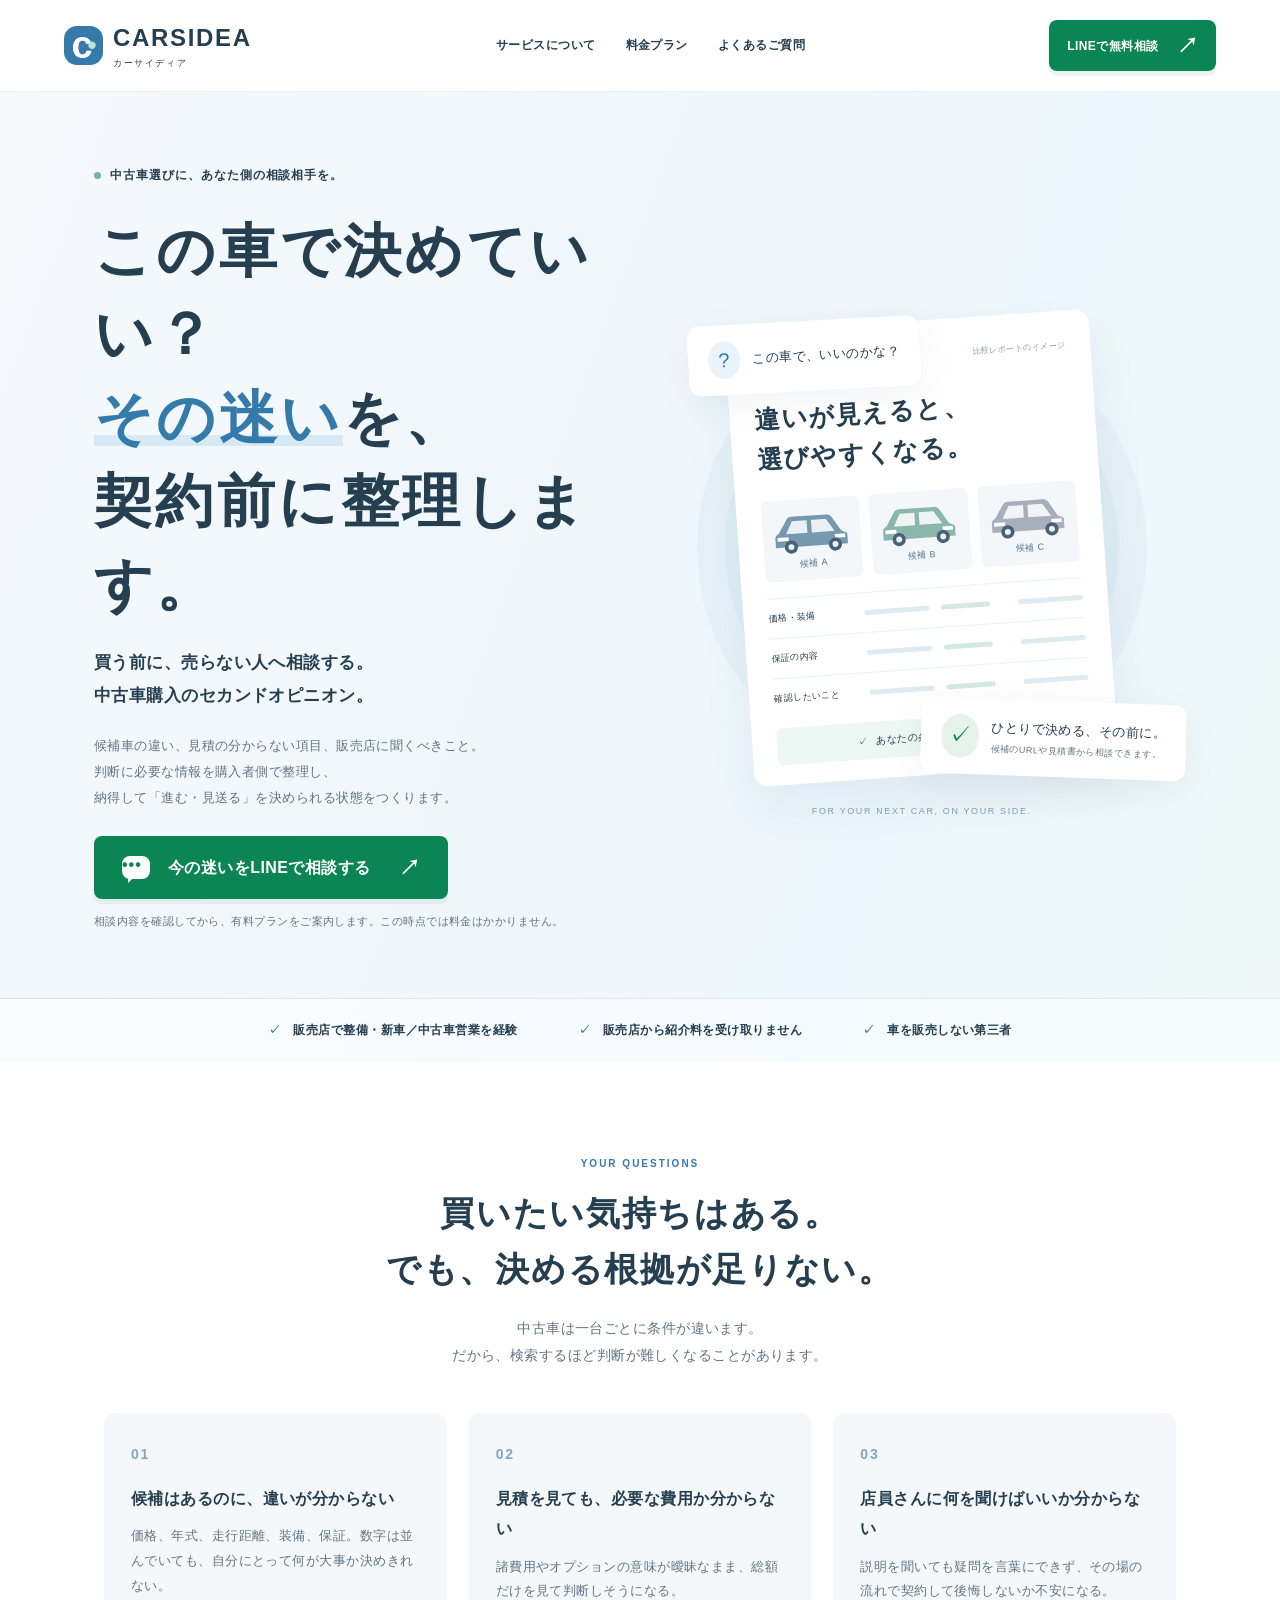
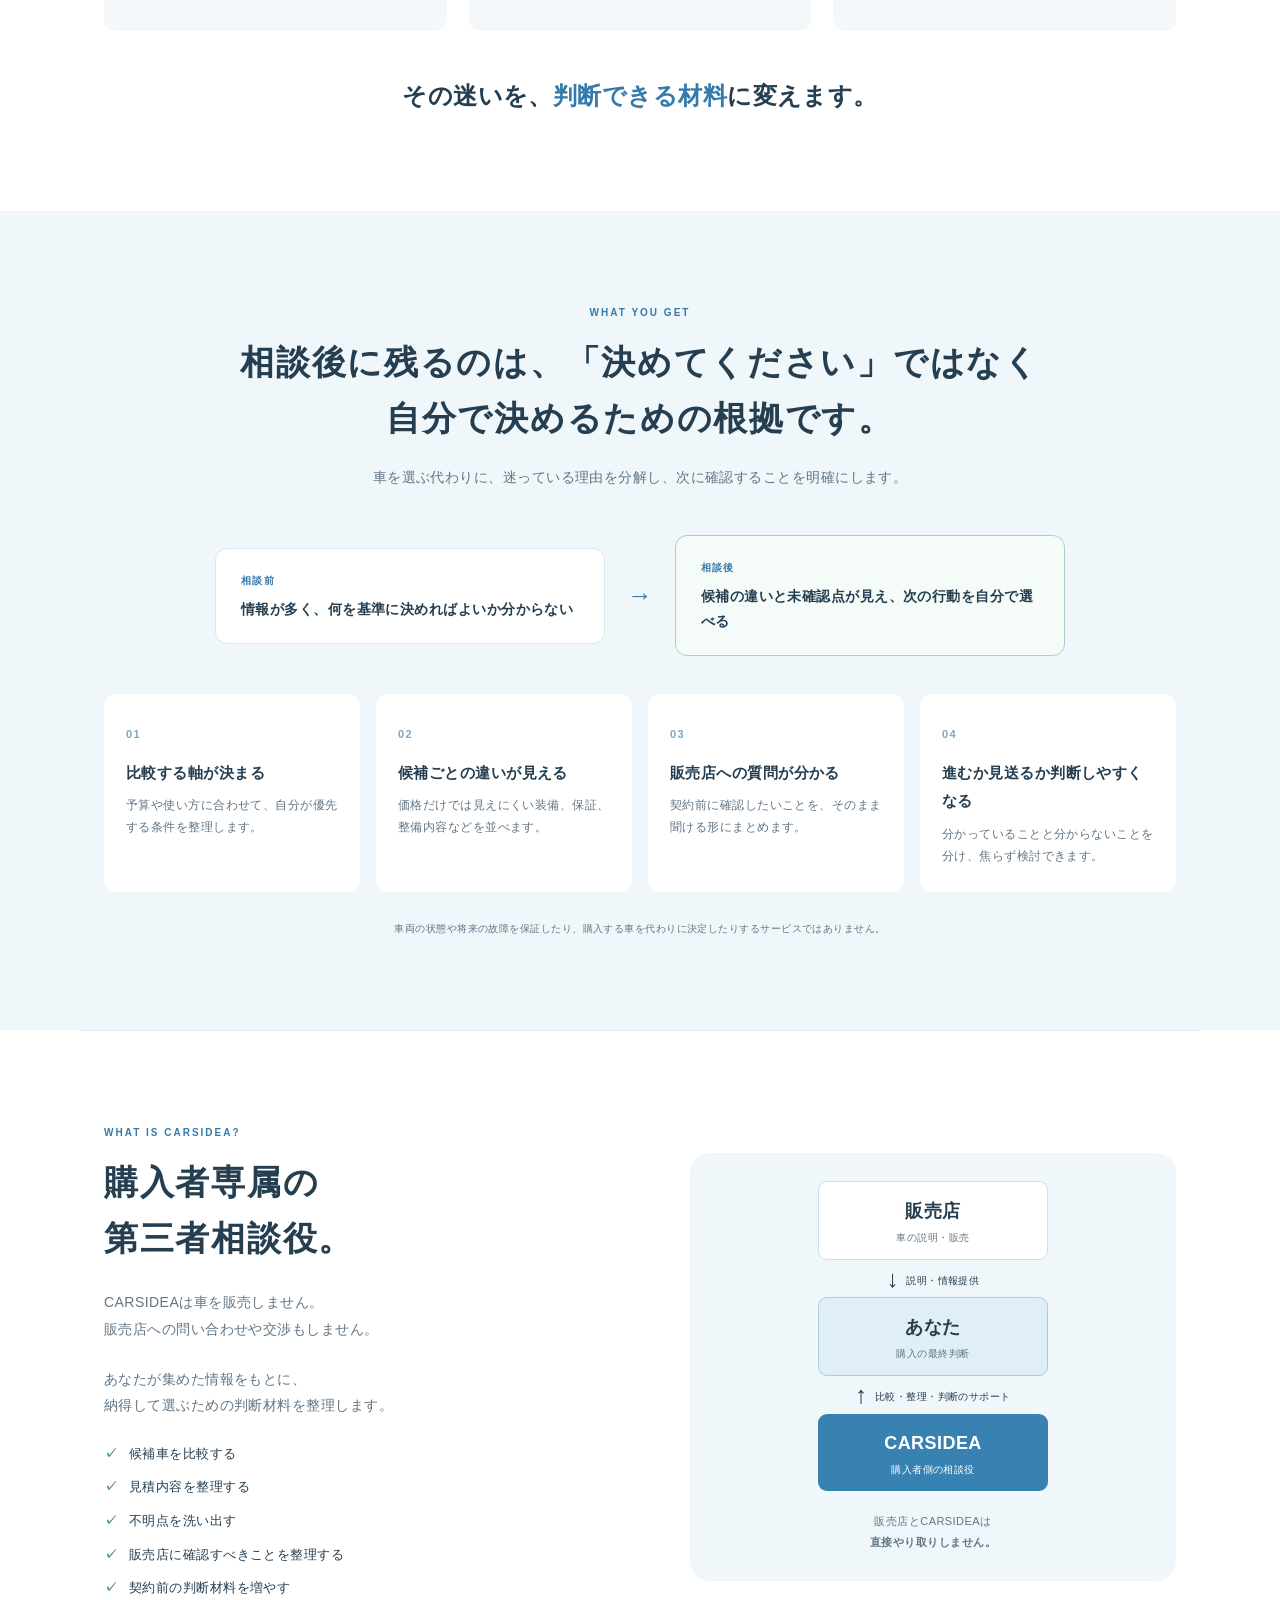
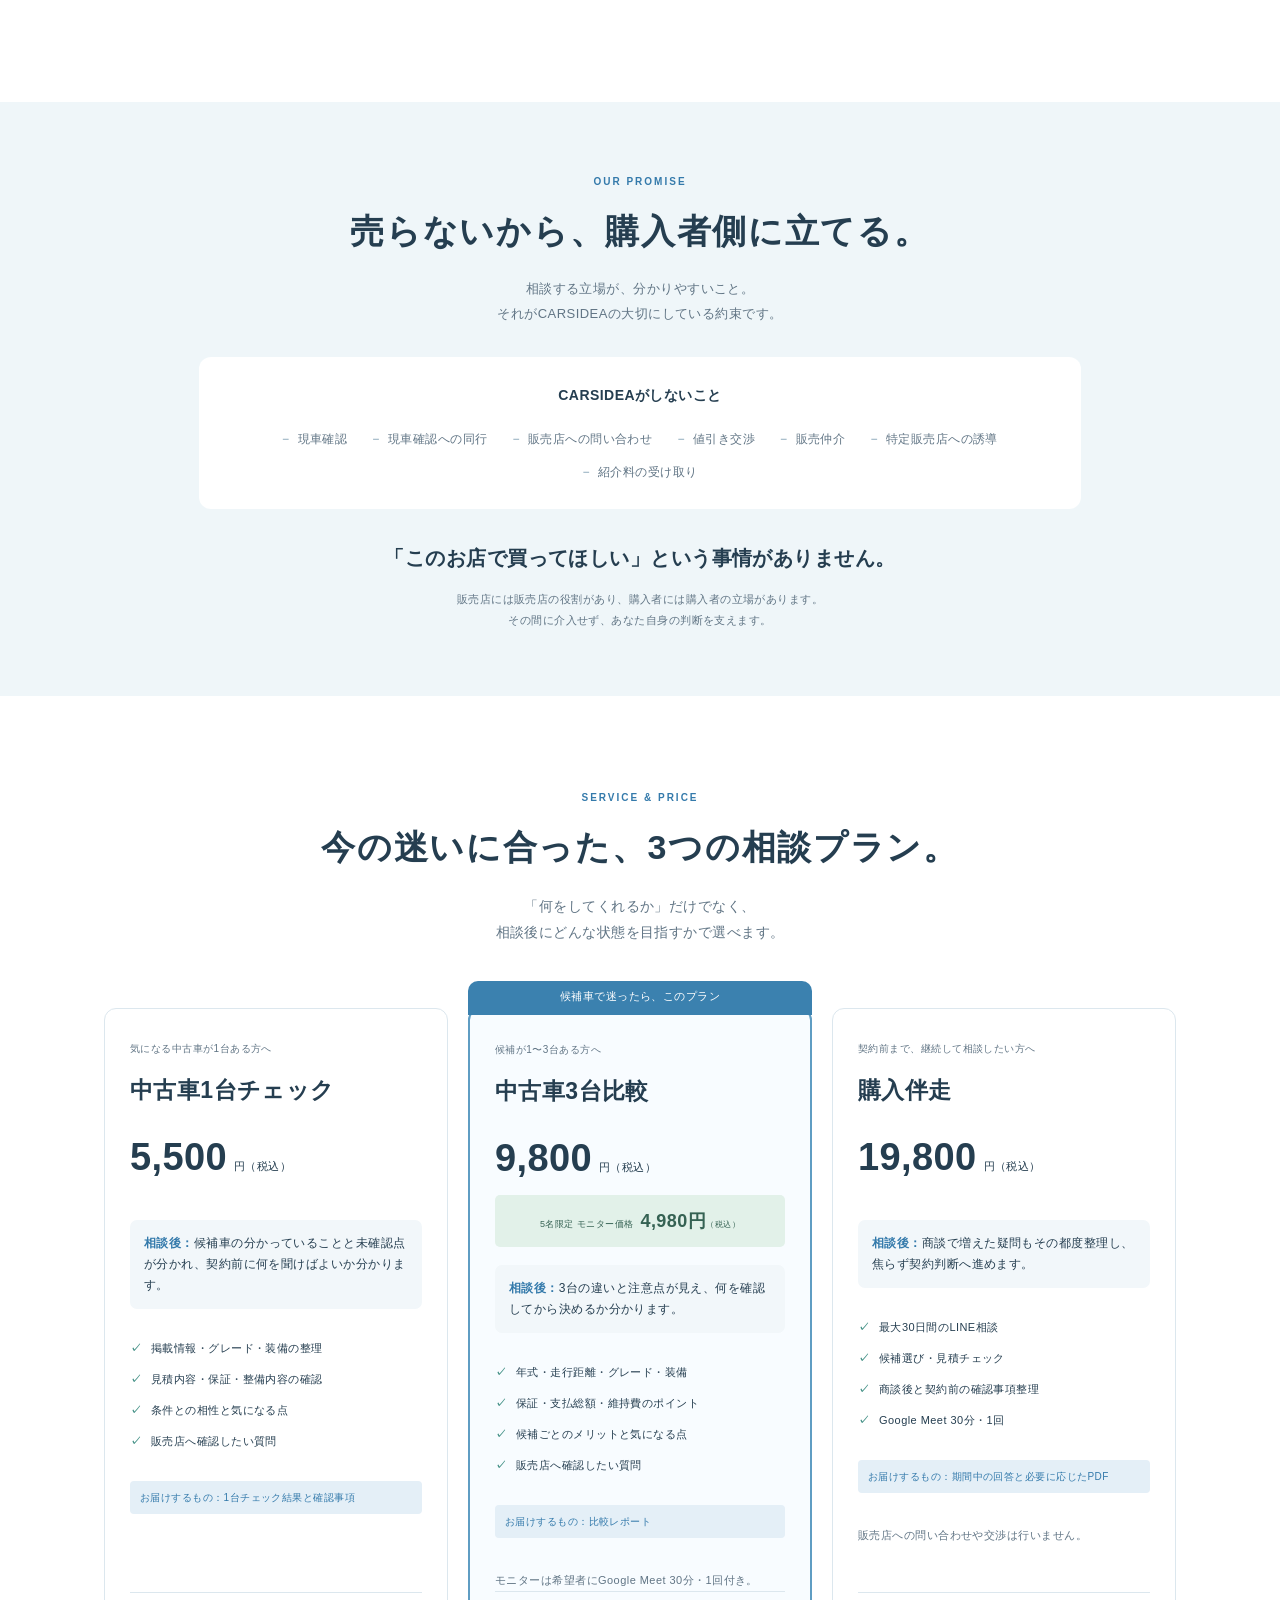
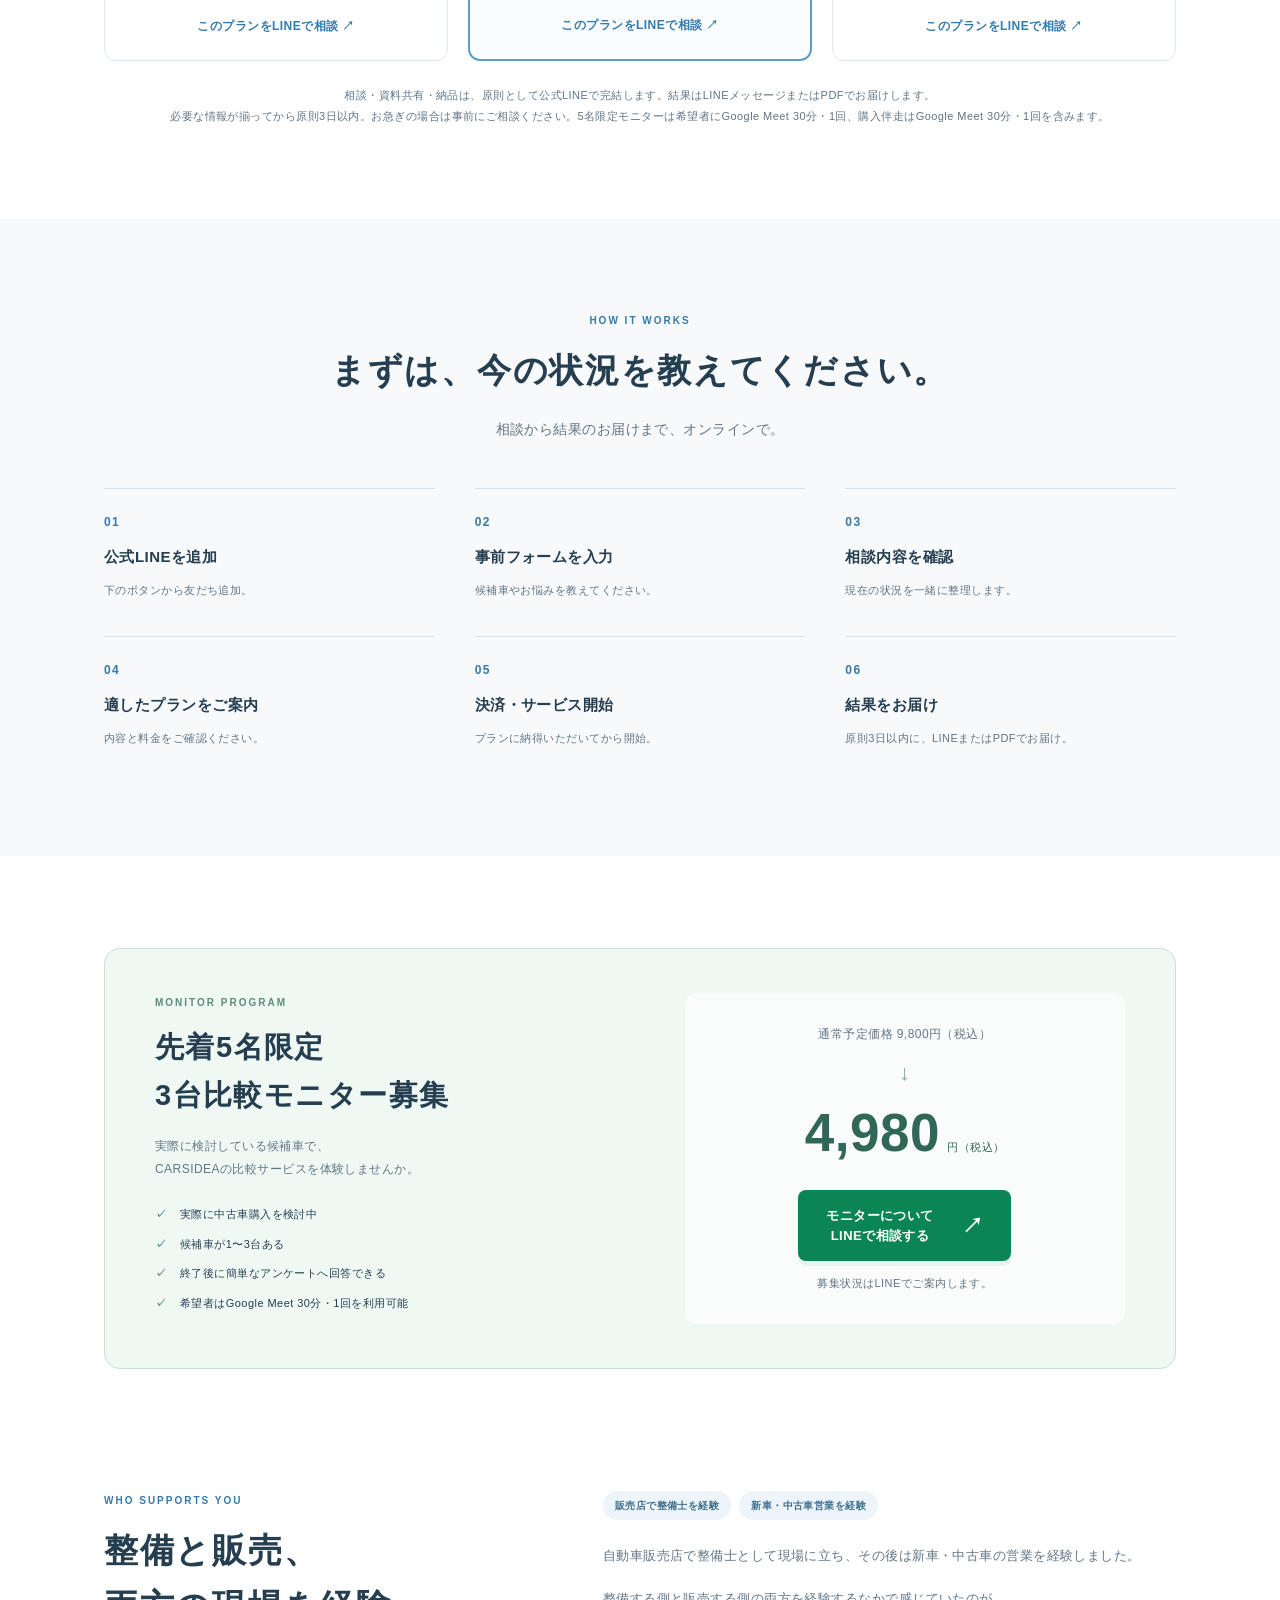
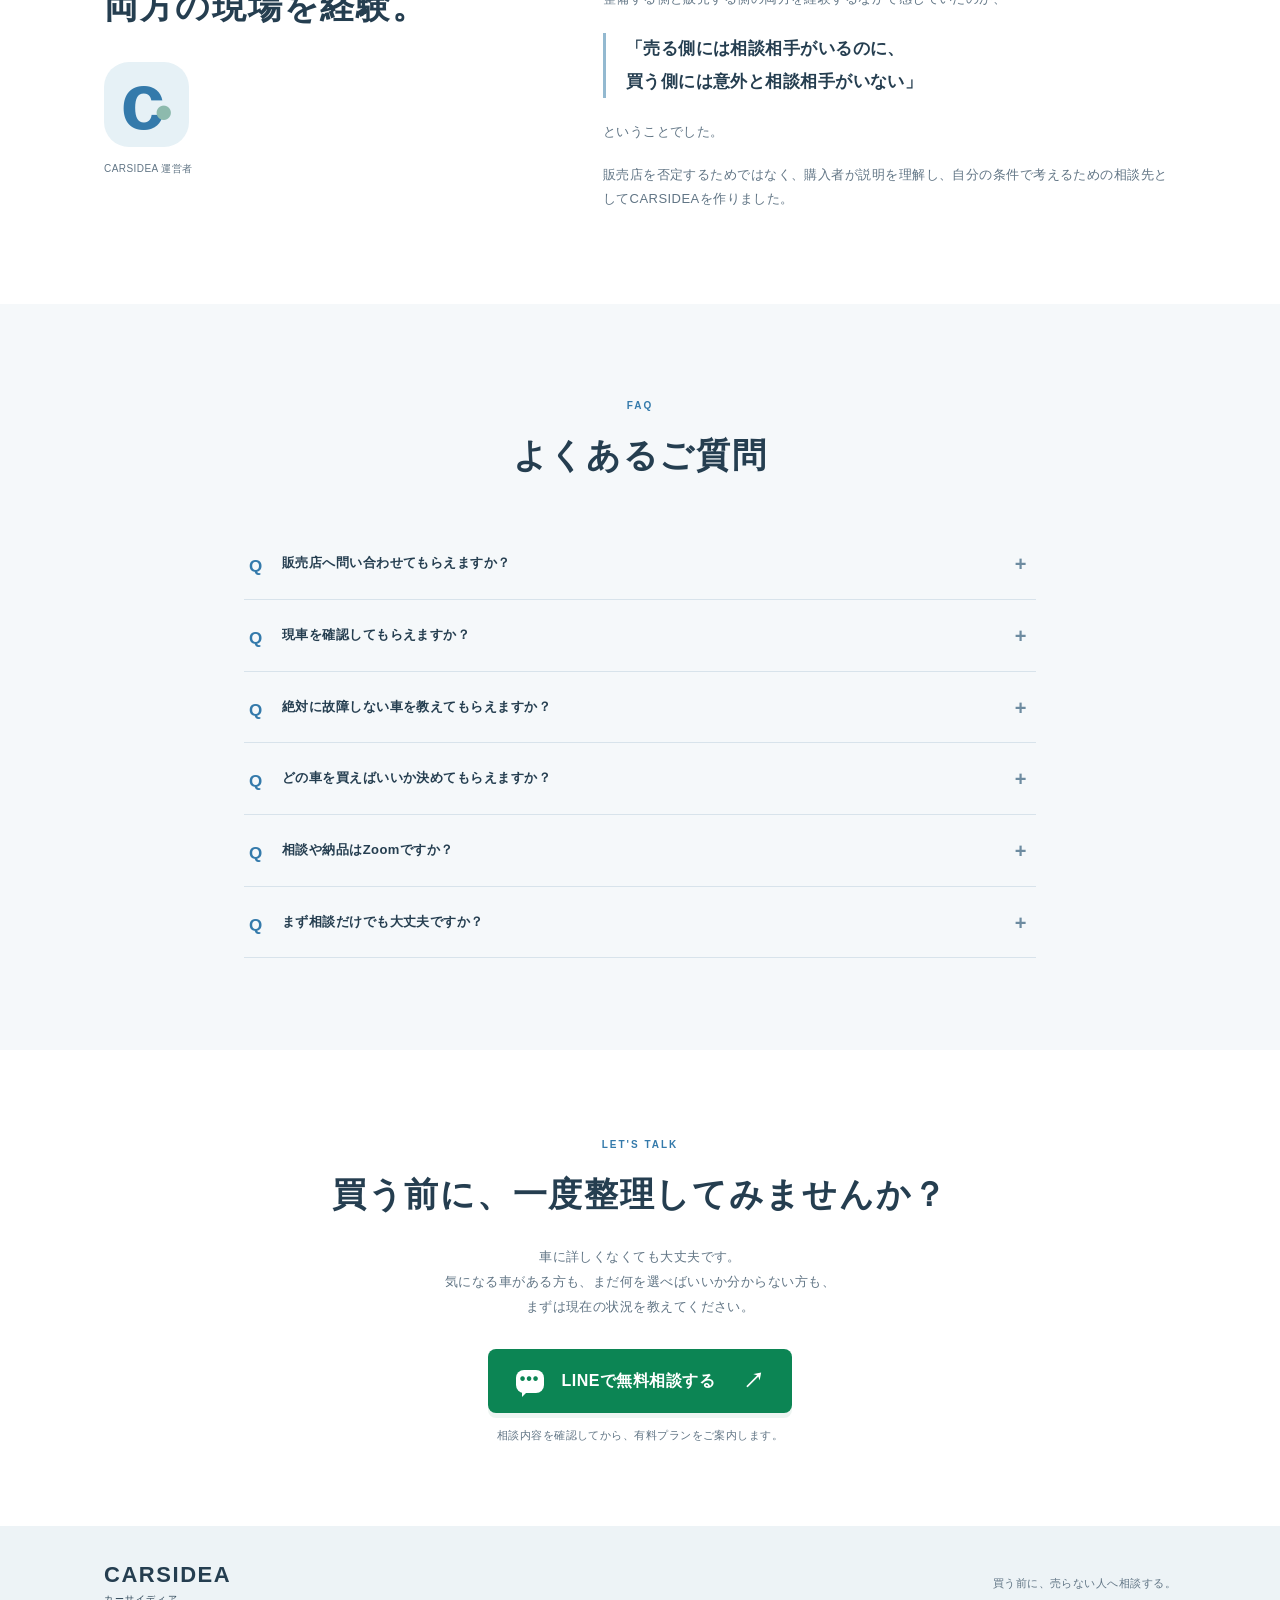
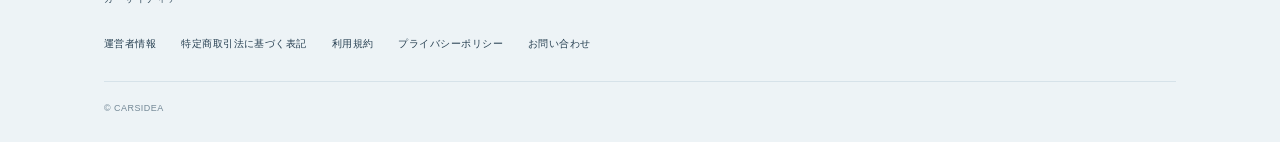
==== commit 0c1a2dee: "LPの訴求と1台チェック商品を更新" ====
--- a/index.html
+++ b/index.html
@@ -1,20 +1,21 @@
 <!doctype html>
 <html lang="ja">
-<head><meta charset="utf-8"><meta name="viewport" content="width=device-width,initial-scale=1"><title>CARSIDEA｜中古車購入の相談・セカンドオピニオン</title><meta name="description" content="買う前に、売らない人へ相談する。CARSIDEAは車に詳しくない人のための中古車購入セカンドオピニオン。候補車の比較や見積内容、購入前の確認事項を購入者側で一緒に整理します。まずは公式LINEで無料相談。"><meta name="theme-color" content="#f3f8fb"><meta property="og:title" content="CARSIDEA｜買う前に、売らない人へ相談する。"><meta property="og:description" content="車に詳しくない人のための、中古車購入セカンドオピニオン。候補車や見積内容を一緒に整理します。"><meta property="og:type" content="website"><link rel="icon" href="favicon.svg" type="image/svg+xml"><link rel="stylesheet" href="style.css"><script defer src="config.js"></script><script defer src="app.js"></script></head>
+<head><meta charset="utf-8"><meta name="viewport" content="width=device-width,initial-scale=1"><title>CARSIDEA｜中古車購入の相談・セカンドオピニオン</title><meta name="description" content="この中古車で決めていいのか分からない。その迷いを契約前に整理します。整備士・新車中古車営業の経験をもとに、候補車の違い、見積内容、販売店への確認事項を購入者側で整理するサービスです。"><meta name="theme-color" content="#f3f8fb"><meta property="og:title" content="CARSIDEA｜買う前に、売らない人へ相談する。"><meta property="og:description" content="候補車の違いと確認事項を整理し、自分で納得して購入判断できる状態へ。中古車購入のセカンドオピニオン。"><meta property="og:type" content="website"><link rel="icon" href="favicon.svg" type="image/svg+xml"><link rel="stylesheet" href="style.css"><link rel="stylesheet" href="outcomes.css"><script defer src="config.js"></script><script defer src="app.js"></script></head>
 <body>
 <a class="skip" href="#main">本文へ移動</a>
 <header class="header"><a class="brand" href="#" aria-label="CARSIDEA トップ"><span class="brand-mark">c<span>•</span></span><span>CARSIDEA<small>カーサイディア</small></span></a><nav aria-label="メインナビゲーション"><a href="#about">サービスについて</a><a href="#plans">料金プラン</a><a href="#faq">よくあるご質問</a></nav><a class="button small line" href="contact.html">LINEで無料相談 <span>↗</span></a></header>
 <main id="main">
-<section class="hero"><div class="hero-inner"><div class="hero-copy"><p class="eyebrow"><span></span> 中古車選びに、あなた側の相談相手を。</p><h1>買う前に、<br><em>売らない人</em>へ<br>相談する。</h1><p class="hero-sub">車に詳しくない人のための、<br>中古車購入セカンドオピニオン。</p><p class="intro">気になる中古車がある。<br>でも、本当にこれでいいのか分からない。<br>そんな時に、購入者側で候補車や見積内容を<br class="desktop">一緒に整理します。</p><a class="button line" href="contact.html"><span class="chat-icon" aria-hidden="true">•••</span>LINEで無料相談する <span>↗</span></a><p class="fine">相談内容を確認してから、有料プランをご案内します。</p></div>
+<section class="hero"><div class="hero-inner"><div class="hero-copy"><p class="eyebrow"><span></span> 中古車選びに、あなた側の相談相手を。</p><h1>この車で決めていい？<br><em>その迷い</em>を、<br>契約前に整理します。</h1><p class="hero-sub">買う前に、売らない人へ相談する。<br>中古車購入のセカンドオピニオン。</p><p class="intro">候補車の違い、見積の分からない項目、販売店に聞くべきこと。<br>判断に必要な情報を購入者側で整理し、<br class="desktop">納得して「進む・見送る」を決められる状態をつくります。</p><a class="button line" href="contact.html"><span class="chat-icon" aria-hidden="true">•••</span>今の迷いをLINEで相談する <span>↗</span></a><p class="fine">相談内容を確認してから、有料プランをご案内します。この時点では料金はかかりません。</p></div>
 <div class="hero-art" aria-label="候補車や見積書を整理するサービスのイメージ"><div class="art-circle"></div><div class="floating note-top"><span class="mini-icon">?</span> この車で、いいのかな？</div><div class="report"><div class="report-top"><span class="report-logo">CARSIDEA</span><span>比較レポートのイメージ</span></div><h2>違いが見えると、<br>選びやすくなる。</h2><div class="cars"><div><svg viewBox="0 0 120 65" aria-hidden="true"><use href="#car"/></svg><span>候補 A</span></div><div><svg viewBox="0 0 120 65" aria-hidden="true"><use href="#car"/></svg><span>候補 B</span></div><div><svg viewBox="0 0 120 65" aria-hidden="true"><use href="#car"/></svg><span>候補 C</span></div></div><div class="report-row"><span>価格・装備</span><i></i><i></i><i></i></div><div class="report-row"><span>保証の内容</span><i></i><i></i><i></i></div><div class="report-row"><span>確認したいこと</span><i></i><i></i><i></i></div><div class="report-end"><span>✓</span> あなたの条件に合わせて整理</div></div><div class="floating note-bottom"><span class="tick">✓</span><div>ひとりで決める、その前に。<small>候補のURLや見積書から相談できます。</small></div></div><span class="art-caption">FOR YOUR NEXT CAR, ON YOUR SIDE.</span></div></div>
-<div class="trust-strip"><span><b>✓</b> 車を販売しません</span><span><b>✓</b> 販売店から紹介料を受け取りません</span><span><b>✓</b> まずはLINEで相談</span></div></section>
-<section class="section worries"><div class="section-head"><p class="kicker">YOUR QUESTIONS</p><h2>こんなことで<br class="mobile">迷っていませんか？</h2><p>調べるほど、分からないことが増えてしまう。<br>その迷いを、一緒にほどいていきます。</p></div><div class="worry-grid"><article><span>01</span><h3>どこを比べればいい？</h3><p>中古車サイトを見ても違いが分からない。グレードや装備も、よく分からない。</p></article><article><span>02</span><h3>この金額で大丈夫？</h3><p>価格が高いのか安いのか判断できない。見積書の項目も、読み解けない。</p></article><article><span>03</span><h3>契約前に、誰かに聞きたい。</h3><p>候補は2〜3台。でも決めきれない。店員さんに勧められると、断りづらい。</p></article></div><p class="reassurance">車に詳しくなくても、<em>大丈夫です。</em></p></section>
+<div class="trust-strip"><span><b>✓</b> 販売店で整備・新車／中古車営業を経験</span><span><b>✓</b> 販売店から紹介料を受け取りません</span><span><b>✓</b> 車を販売しない第三者</span></div></section>
+<section class="section worries"><div class="section-head"><p class="kicker">YOUR QUESTIONS</p><h2>買いたい気持ちはある。<br>でも、決める根拠が足りない。</h2><p>中古車は一台ごとに条件が違います。<br>だから、検索するほど判断が難しくなることがあります。</p></div><div class="worry-grid"><article><span>01</span><h3>候補はあるのに、違いが分からない</h3><p>価格、年式、走行距離、装備、保証。数字は並んでいても、自分にとって何が大事か決めきれない。</p></article><article><span>02</span><h3>見積を見ても、必要な費用か分からない</h3><p>諸費用やオプションの意味が曖昧なまま、総額だけを見て判断しそうになる。</p></article><article><span>03</span><h3>店員さんに何を聞けばいいか分からない</h3><p>説明を聞いても疑問を言葉にできず、その場の流れで契約して後悔しないか不安になる。</p></article></div><p class="reassurance">その迷いを、<em>判断できる材料</em>に変えます。</p></section>
+<section class="outcomes"><div class="section"><div class="section-head"><p class="kicker">WHAT YOU GET</p><h2>相談後に残るのは、<br class="mobile">「決めてください」ではなく<br>自分で決めるための根拠です。</h2><p>車を選ぶ代わりに、迷っている理由を分解し、次に確認することを明確にします。</p></div><div class="before-after"><div><span>相談前</span><p>情報が多く、何を基準に決めればよいか分からない</p></div><i aria-hidden="true">→</i><div><span>相談後</span><p>候補の違いと未確認点が見え、次の行動を自分で選べる</p></div></div><div class="outcome-grid"><article><b>01</b><h3>比較する軸が決まる</h3><p>予算や使い方に合わせて、自分が優先する条件を整理します。</p></article><article><b>02</b><h3>候補ごとの違いが見える</h3><p>価格だけでは見えにくい装備、保証、整備内容などを並べます。</p></article><article><b>03</b><h3>販売店への質問が分かる</h3><p>契約前に確認したいことを、そのまま聞ける形にまとめます。</p></article><article><b>04</b><h3>進むか見送るか判断しやすくなる</h3><p>分かっていることと分からないことを分け、焦らず検討できます。</p></article></div><p class="outcome-note">車両の状態や将来の故障を保証したり、購入する車を代わりに決定したりするサービスではありません。</p></div></section>
 <section id="about" class="section about"><div class="about-copy"><p class="kicker">WHAT IS CARSIDEA?</p><h2>購入者専属の<br>第三者相談役。</h2><p>CARSIDEAは車を販売しません。<br>販売店への問い合わせや交渉もしません。</p><p>あなたが集めた情報をもとに、<br>納得して選ぶための判断材料を整理します。</p><ul class="checks"><li>候補車を比較する</li><li>見積内容を整理する</li><li>不明点を洗い出す</li><li>販売店に確認すべきことを整理する</li><li>契約前の判断材料を増やす</li></ul></div><div class="relationship"><div class="party dealer">販売店<small>車の説明・販売</small></div><div class="arrow">↓ <span>説明・情報提供</span></div><div class="party buyer">あなた<small>購入の最終判断</small></div><div class="arrow up">↑ <span>比較・整理・判断のサポート</span></div><div class="party advisor">CARSIDEA<small>購入者側の相談役</small></div><p>販売店とCARSIDEAは<br><strong>直接やり取りしません。</strong></p></div></section>
 <section class="independence"><div class="section"><p class="kicker">OUR PROMISE</p><h2>売らないから、<br class="mobile">購入者側に立てる。</h2><p>相談する立場が、分かりやすいこと。<br>それがCARSIDEAの大切にしている約束です。</p><div class="promise-box"><h3>CARSIDEAがしないこと</h3><ul><li>現車確認</li><li>現車確認への同行</li><li>販売店への問い合わせ</li><li>値引き交渉</li><li>販売仲介</li><li>特定販売店への誘導</li><li>紹介料の受け取り</li></ul></div><h3 class="promise-last">「このお店で買ってほしい」<br class="mobile">という事情がありません。</h3><p class="fine">販売店には販売店の役割があり、購入者には購入者の立場があります。<br>その間に介入せず、あなた自身の判断を支えます。</p></div></section>
-<section id="plans" class="section plans"><div class="section-head"><p class="kicker">SERVICE & PRICE</p><h2>今の迷いに合った、<br class="mobile">3つの相談プラン。</h2><p>プランは、相談内容を確認してからご案内します。<br>まだ決めていなくても大丈夫です。</p></div><div class="plan-grid"><article class="plan"><p class="plan-for">まだ候補車種が決まっていない方へ</p><h3>車選び相談</h3><p class="price"><span data-price="consultation">5,500</span><small>円（税込）</small></p><p>あなたの暮らしから、<br>車選びの方向性を見つけます。</p><ul class="checks"><li>用途・予算の整理</li><li>年間走行距離・希望装備の確認</li><li>車種・グレードの方向性を絞る</li></ul><a class="plan-link line" href="contact.html">このプランをLINEで相談 ↗</a></article><article class="plan featured"><span class="plan-ribbon">候補車で迷ったら、このプラン</span><p class="plan-for">候補が1〜3台ある方へ</p><h3>中古車3台比較</h3><p class="price"><span data-price="comparison">9,800</span><small>円（税込）</small></p><div class="monitor-tag" data-monitor><span data-limit>5</span>名限定 モニター価格 <strong><span data-price="monitor">4,980</span>円</strong><small>（税込）</small></div><p>見つけた中古車URLを最大3台まで。<br>違いと気になる点を見える形に。</p><ul class="checks"><li>年式・走行距離・グレード・装備</li><li>保証・支払総額・価格感</li><li>維持費に関わるポイント</li><li>気になる点・販売店への確認事項</li></ul><span class="report-badge">比較レポート付き</span><p class="fine" data-monitor>モニターは希望者にGoogle Meet 30分・1回付き。</p><a class="plan-link line" href="contact.html">このプランをLINEで相談 ↗</a></article><article class="plan"><p class="plan-for">契約前まで、継続して相談したい方へ</p><h3>購入伴走</h3><p class="price"><span data-price="support">19,800</span><small>円（税込）</small></p><p>候補選びから契約前まで。<br>最大30日、一緒に整理します。</p><ul class="checks"><li>候補選び・見積チェック</li><li>商談後の相談</li><li>契約前の確認</li><li>Google Meet 30分・1回</li></ul><p class="fine">販売店への問い合わせや交渉は行いません。</p><a class="plan-link line" href="contact.html">このプランをLINEで相談 ↗</a></article></div><p class="plan-note">相談・資料共有・納品は、原則として公式LINEで完結します。結果はLINEメッセージまたはPDFでお届けします。<br>必要な情報が揃ってから原則3日以内。お急ぎの場合は事前にご相談ください。5名限定モニターは希望者にGoogle Meet 30分・1回、購入伴走はGoogle Meet 30分・1回を含みます。</p></section>
+<section id="plans" class="section plans"><div class="section-head"><p class="kicker">SERVICE & PRICE</p><h2>今の迷いに合った、<br class="mobile">3つの相談プラン。</h2><p>「何をしてくれるか」だけでなく、<br>相談後にどんな状態を目指すかで選べます。</p></div><div class="plan-grid"><article class="plan"><p class="plan-for">気になる中古車が1台ある方へ</p><h3>中古車1台チェック</h3><p class="price"><span data-price="consultation">5,500</span><small>円（税込）</small></p><p class="plan-result"><strong>相談後：</strong>候補車の分かっていることと未確認点が分かれ、契約前に何を聞けばよいか分かります。</p><ul class="checks"><li>掲載情報・グレード・装備の整理</li><li>見積内容・保証・整備内容の確認</li><li>条件との相性と気になる点</li><li>販売店へ確認したい質問</li></ul><span class="deliverable">お届けするもの：1台チェック結果と確認事項</span><a class="plan-link line" href="contact.html">このプランをLINEで相談 ↗</a></article><article class="plan featured"><span class="plan-ribbon">候補車で迷ったら、このプラン</span><p class="plan-for">候補が1〜3台ある方へ</p><h3>中古車3台比較</h3><p class="price"><span data-price="comparison">9,800</span><small>円（税込）</small></p><div class="monitor-tag" data-monitor><span data-limit>5</span>名限定 モニター価格 <strong><span data-price="monitor">4,980</span>円</strong><small>（税込）</small></div><p class="plan-result"><strong>相談後：</strong>3台の違いと注意点が見え、何を確認してから決めるか分かります。</p><ul class="checks"><li>年式・走行距離・グレード・装備</li><li>保証・支払総額・維持費のポイント</li><li>候補ごとのメリットと気になる点</li><li>販売店へ確認したい質問</li></ul><span class="deliverable">お届けするもの：比較レポート</span><p class="fine" data-monitor>モニターは希望者にGoogle Meet 30分・1回付き。</p><a class="plan-link line" href="contact.html">このプランをLINEで相談 ↗</a></article><article class="plan"><p class="plan-for">契約前まで、継続して相談したい方へ</p><h3>購入伴走</h3><p class="price"><span data-price="support">19,800</span><small>円（税込）</small></p><p class="plan-result"><strong>相談後：</strong>商談で増えた疑問もその都度整理し、焦らず契約判断へ進めます。</p><ul class="checks"><li>最大30日間のLINE相談</li><li>候補選び・見積チェック</li><li>商談後と契約前の確認事項整理</li><li>Google Meet 30分・1回</li></ul><span class="deliverable">お届けするもの：期間中の回答と必要に応じたPDF</span><p class="fine">販売店への問い合わせや交渉は行いません。</p><a class="plan-link line" href="contact.html">このプランをLINEで相談 ↗</a></article></div><p class="plan-note">相談・資料共有・納品は、原則として公式LINEで完結します。結果はLINEメッセージまたはPDFでお届けします。<br>必要な情報が揃ってから原則3日以内。お急ぎの場合は事前にご相談ください。5名限定モニターは希望者にGoogle Meet 30分・1回、購入伴走はGoogle Meet 30分・1回を含みます。</p></section>
 <section id="flow" class="flow"><div class="section"><div class="section-head"><p class="kicker">HOW IT WORKS</p><h2>まずは、今の状況を<br class="mobile">教えてください。</h2><p>相談から結果のお届けまで、オンラインで。</p></div><ol class="steps"><li><span>01</span><h3>公式LINEを追加</h3><p>下のボタンから友だち追加。</p></li><li><span>02</span><h3>事前フォームを入力</h3><p>候補車やお悩みを教えてください。</p></li><li><span>03</span><h3>相談内容を確認</h3><p>現在の状況を一緒に整理します。</p></li><li><span>04</span><h3>適したプランをご案内</h3><p>内容と料金をご確認ください。</p></li><li><span>05</span><h3>決済・サービス開始</h3><p>プランに納得いただいてから開始。</p></li><li><span>06</span><h3>結果をお届け</h3><p>原則3日以内に、LINEまたはPDFでお届け。</p></li></ol></div></section>
 <section class="section" data-monitor><div class="monitor"><div><p class="kicker">MONITOR PROGRAM</p><h2>先着<span data-limit>5</span>名限定<br>3台比較モニター募集</h2><p>実際に検討している候補車で、<br>CARSIDEAの比較サービスを体験しませんか。</p><ul class="checks"><li>実際に中古車購入を検討中</li><li>候補車が1〜3台ある</li><li>終了後に簡単なアンケートへ回答できる</li><li>希望者はGoogle Meet 30分・1回を利用可能</li></ul></div><div class="monitor-offer"><p>通常予定価格 <span data-price="comparison">9,800</span>円（税込）</p><span class="down">↓</span><p class="price"><span data-price="monitor">4,980</span><small>円（税込）</small></p><a class="button line" href="contact.html">モニターについて<br>LINEで相談する <span>↗</span></a><p class="fine">募集状況はLINEでご案内します。</p></div></div></section>
-<section id="operator" class="section profile"><div><p class="kicker">OUR STORY</p><h2>買う側にも、<br>相談できる場所を。</h2><div class="profile-symbol" aria-hidden="true">c<span>•</span></div><p class="profile-label">CARSIDEA 運営者</p></div><div class="profile-text"><p>自動車整備の現場からキャリアをスタートし、その後、自動車販売、本社・店舗支援など、自動車業界で長く仕事をしてきました。</p><p>現場で感じていたのが、</p><blockquote>「売る側には相談相手がいるのに、<br>買う側には意外と相談相手がいない」</blockquote><p>ということでした。</p><p>販売店を否定したいわけではありません。<br>販売する側と購入する側では、それぞれ立場があります。</p><p>だから購入者側にも、契約前に一度相談できる場所があっていい。そんな考えからCARSIDEAを作りました。</p></div></section>
+<section id="operator" class="section profile"><div><p class="kicker">WHO SUPPORTS YOU</p><h2>整備と販売、<br>両方の現場を経験。</h2><div class="profile-symbol" aria-hidden="true">c<span>•</span></div><p class="profile-label">CARSIDEA 運営者</p></div><div class="profile-text"><div class="experience-list"><span>販売店で整備士を経験</span><span>新車・中古車営業を経験</span></div><p>自動車販売店で整備士として現場に立ち、その後は新車・中古車の営業を経験しました。</p><p>整備する側と販売する側の両方を経験するなかで感じていたのが、</p><blockquote>「売る側には相談相手がいるのに、<br>買う側には意外と相談相手がいない」</blockquote><p>ということでした。</p><p>販売店を否定するためではなく、購入者が説明を理解し、自分の条件で考えるための相談先としてCARSIDEAを作りました。</p></div></section>
 <section id="faq" class="faq-section"><div class="section faq"><div class="section-head"><p class="kicker">FAQ</p><h2>よくあるご質問</h2></div><details><summary>販売店へ問い合わせてもらえますか？</summary><p>行っていません。必要な確認事項はこちらで整理しますので、ご本人から販売店へお問い合わせください。</p></details><details><summary>現車を確認してもらえますか？</summary><p>現車確認および同行は行っていません。お客様から共有いただいた掲載情報や見積書などをもとに整理します。</p></details><details><summary>絶対に故障しない車を教えてもらえますか？</summary><p>できません。中古車は一台ごとに状態が異なり、掲載情報だけでは判断できない部分があります。車両品質や将来の故障を保証するサービスではありません。</p></details><details><summary>どの車を買えばいいか決めてもらえますか？</summary><p>条件との相性やメリット・注意点を整理し、比較の考え方はお伝えしますが、最終判断はお客様ご自身に行っていただきます。</p></details><details><summary>相談や納品はZoomですか？</summary><p>基本のやり取りと納品は公式LINEで行います。候補車URLや見積書をLINEで共有いただき、結果はLINEメッセージまたはPDFでお届けします。5名限定モニターは希望者にGoogle Meet 30分・1回、購入伴走はGoogle Meet 30分・1回を含みます。</p></details><details><summary>まず相談だけでも大丈夫ですか？</summary><p>大丈夫です。まずは公式LINEから現在の状況を教えてください。相談内容を確認してから、必要に応じて有料プランをご案内します。</p></details></div></section>
 <section class="final-cta section"><p class="kicker">LET'S TALK</p><h2>買う前に、<br class="mobile">一度整理してみませんか？</h2><p>車に詳しくなくても大丈夫です。<br>気になる車がある方も、まだ何を選べばいいか分からない方も、<br class="desktop">まずは現在の状況を教えてください。</p><a class="button line" href="contact.html"><span class="chat-icon" aria-hidden="true">•••</span>LINEで無料相談する <span>↗</span></a><p class="fine">相談内容を確認してから、有料プランをご案内します。</p></section>
 </main><footer><div class="footer-top"><a class="brand" href="#">CARSIDEA<small>カーサイディア</small></a><p>買う前に、売らない人へ相談する。</p></div><nav aria-label="フッターナビゲーション"><a href="operator.html">運営者情報</a><a href="legal.html">特定商取引法に基づく表記</a><a href="terms.html">利用規約</a><a href="privacy.html">プライバシーポリシー</a><a href="contact.html">お問い合わせ</a></nav><p class="copyright">© CARSIDEA</p></footer><div class="mobile-sticky"><a class="button line" href="contact.html">LINEで無料相談 <span>↗</span></a></div>
--- a/outcomes.css
+++ b/outcomes.css
@@ -0,0 +1,174 @@
+.outcomes {
+  background: #f0f7fb;
+}
+
+.before-after {
+  max-width: 850px;
+  margin: 0 auto 38px;
+  display: grid;
+  grid-template-columns: 1fr auto 1fr;
+  gap: 22px;
+  align-items: center;
+}
+
+.before-after > div {
+  background: #fff;
+  border: 1px solid var(--border);
+  border-radius: 12px;
+  padding: 22px 25px;
+}
+
+.before-after > div:last-child {
+  border-color: #a9d0c2;
+  background: #f5fbf8;
+}
+
+.before-after span {
+  display: block;
+  color: var(--blue);
+  font-size: 10px;
+  font-weight: 800;
+  letter-spacing: .13em;
+  margin-bottom: 7px;
+}
+
+.before-after p {
+  font-size: 14px;
+  font-weight: 650;
+  line-height: 1.75;
+}
+
+.before-after i {
+  font-style: normal;
+  color: var(--blue);
+  font-size: 25px;
+}
+
+.outcome-grid {
+  display: grid;
+  grid-template-columns: repeat(4, 1fr);
+  gap: 16px;
+}
+
+.outcome-grid article {
+  background: #fff;
+  border-radius: 12px;
+  padding: 25px 22px;
+}
+
+.outcome-grid b {
+  color: #7ca8c3;
+  font-size: 11px;
+  letter-spacing: .12em;
+}
+
+.outcome-grid h3 {
+  font-size: 15px;
+  margin: 11px 0 8px;
+}
+
+.outcome-grid p {
+  font-size: 12px;
+  color: var(--muted);
+  line-height: 1.8;
+}
+
+.outcome-note {
+  text-align: center;
+  font-size: 10px;
+  color: var(--muted);
+  margin-top: 27px;
+}
+
+.plan-result {
+  background: #f2f7fa;
+  border-radius: 7px;
+  padding: 13px 14px;
+  color: var(--ink) !important;
+  line-height: 1.75;
+}
+
+.plan-result strong {
+  color: var(--blue);
+}
+
+.deliverable {
+  display: block;
+  background: #e4eff7;
+  color: var(--blue);
+  font-size: 10px;
+  border-radius: 4px;
+  padding: 7px 10px;
+  margin: 0 0 20px;
+}
+
+.experience-list {
+  display: flex;
+  flex-wrap: wrap;
+  gap: 8px;
+  margin-bottom: 24px;
+}
+
+.experience-list span {
+  background: #edf5fa;
+  color: #3f6e8c;
+  border-radius: 20px;
+  padding: 5px 12px;
+  font-size: 10px;
+  font-weight: 700;
+}
+
+@media (max-width: 1000px) {
+  .outcome-grid {
+    grid-template-columns: repeat(2, 1fr);
+  }
+}
+
+@media (max-width: 760px) {
+  .before-after {
+    grid-template-columns: 1fr;
+    gap: 10px;
+    margin-bottom: 26px;
+  }
+
+  .before-after i {
+    transform: rotate(90deg);
+    text-align: center;
+    font-size: 20px;
+    line-height: 1;
+  }
+
+  .before-after > div {
+    padding: 19px 20px;
+  }
+
+  .before-after p {
+    font-size: 12px;
+  }
+
+  .outcome-grid {
+    grid-template-columns: 1fr;
+    gap: 10px;
+  }
+
+  .outcome-grid article {
+    padding: 20px;
+  }
+
+  .outcome-note {
+    text-align: left;
+  }
+
+  .experience-list {
+    margin-bottom: 20px;
+  }
+
+  .experience-list span {
+    font-size: 9px;
+  }
+
+  .hero h1 {
+    font-size: 39px;
+    letter-spacing: .035em;
+  }
+}
